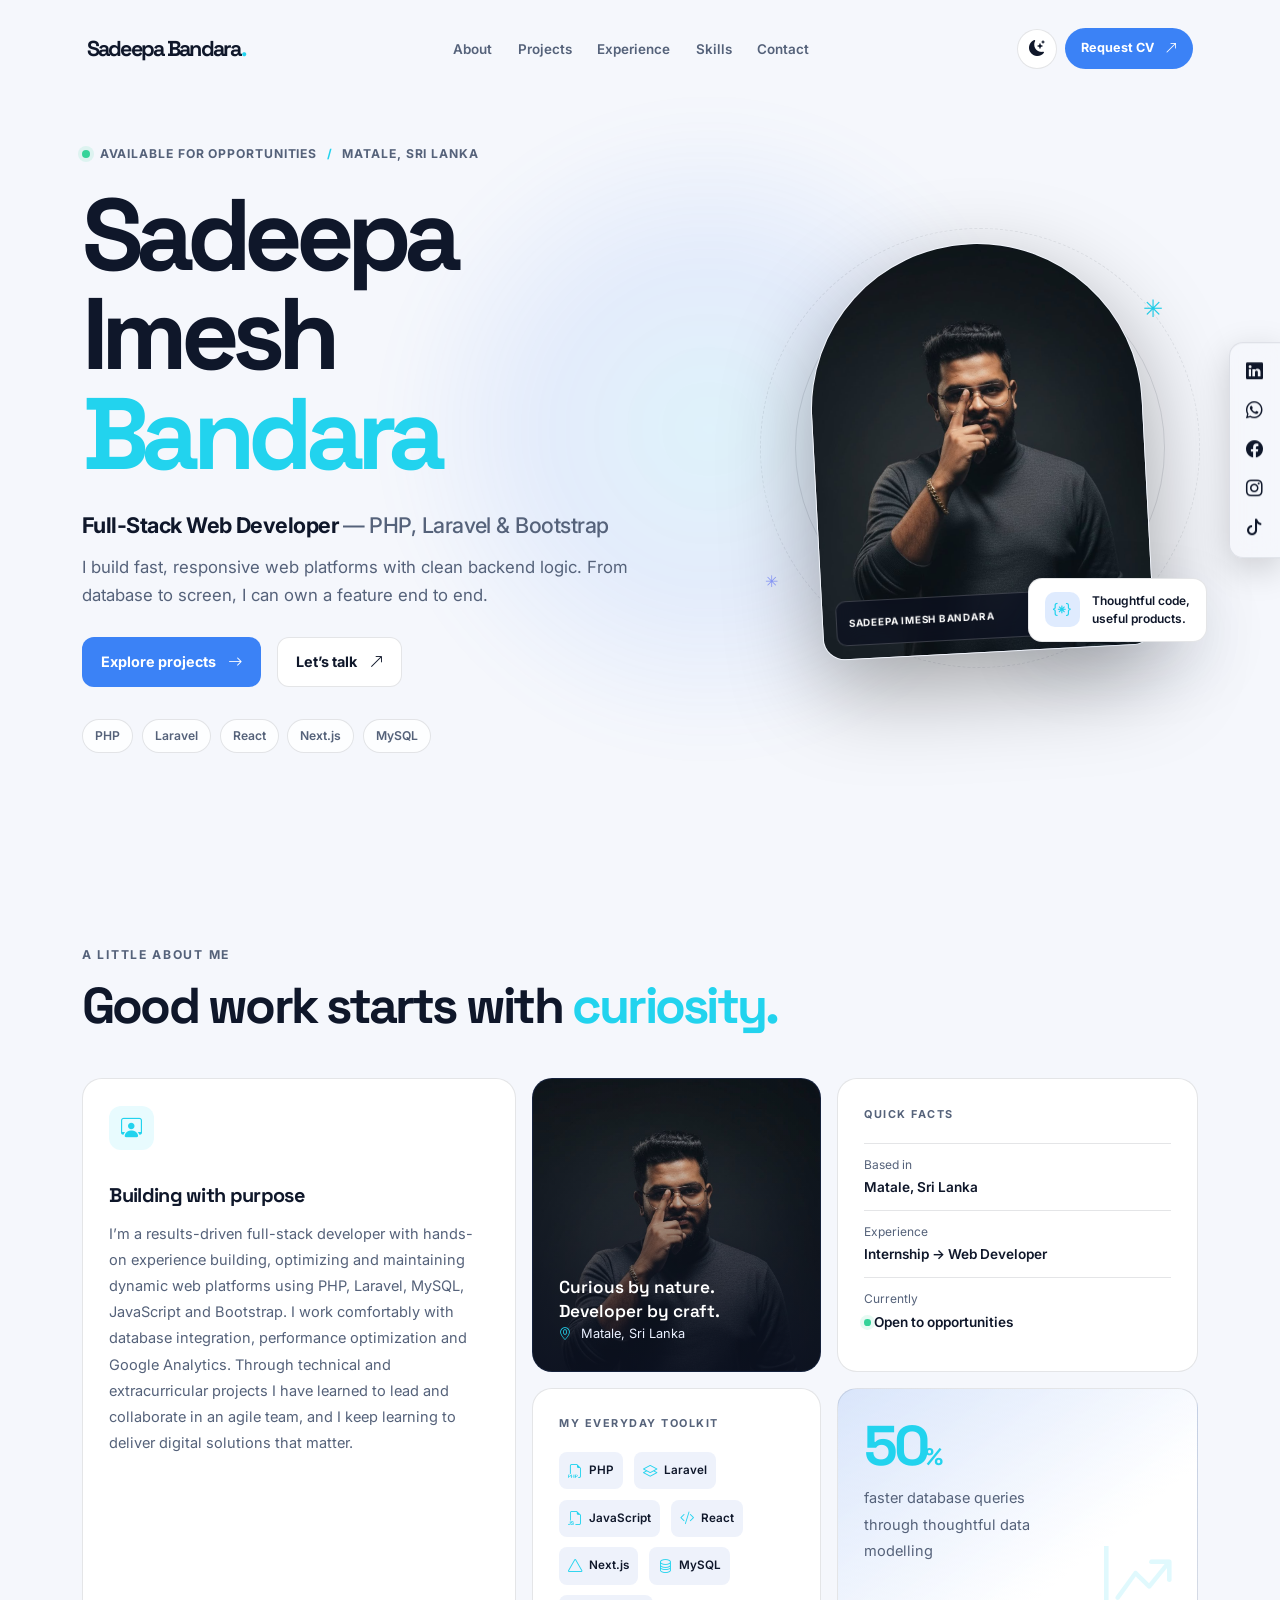
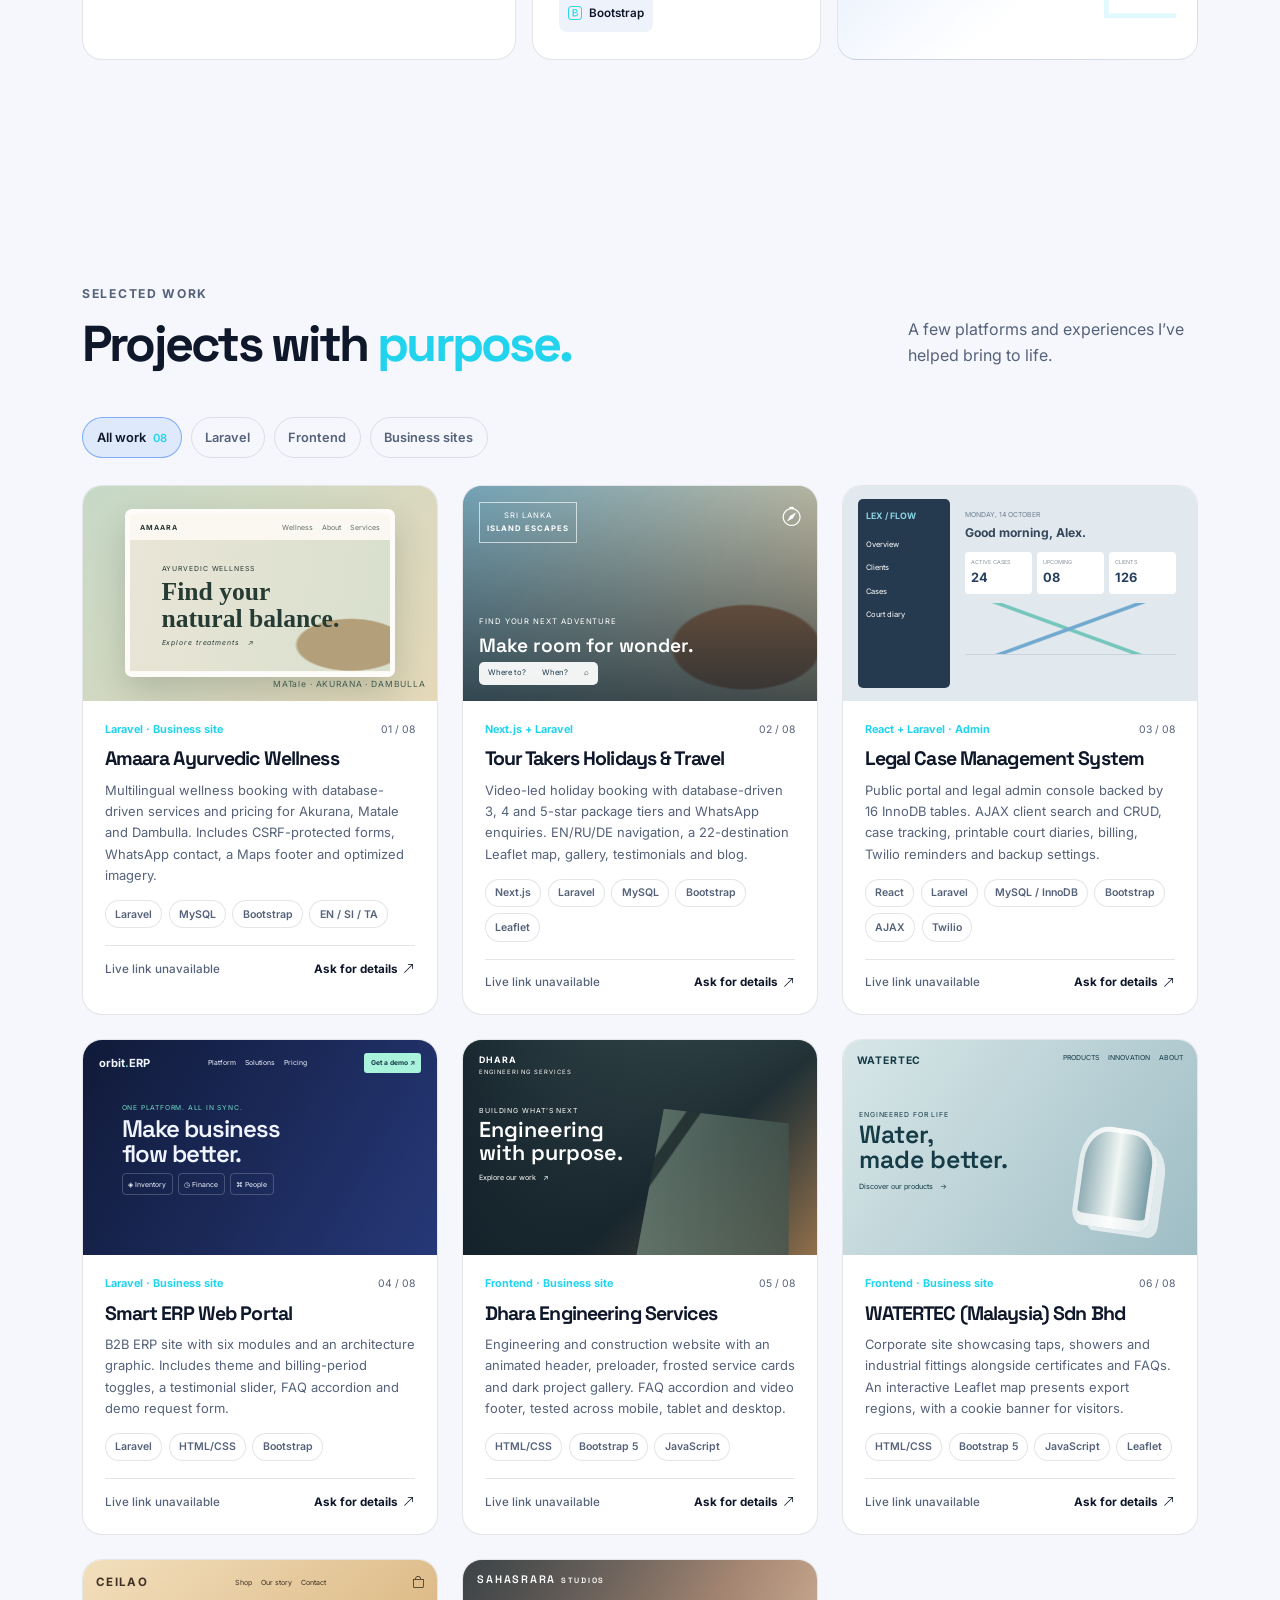
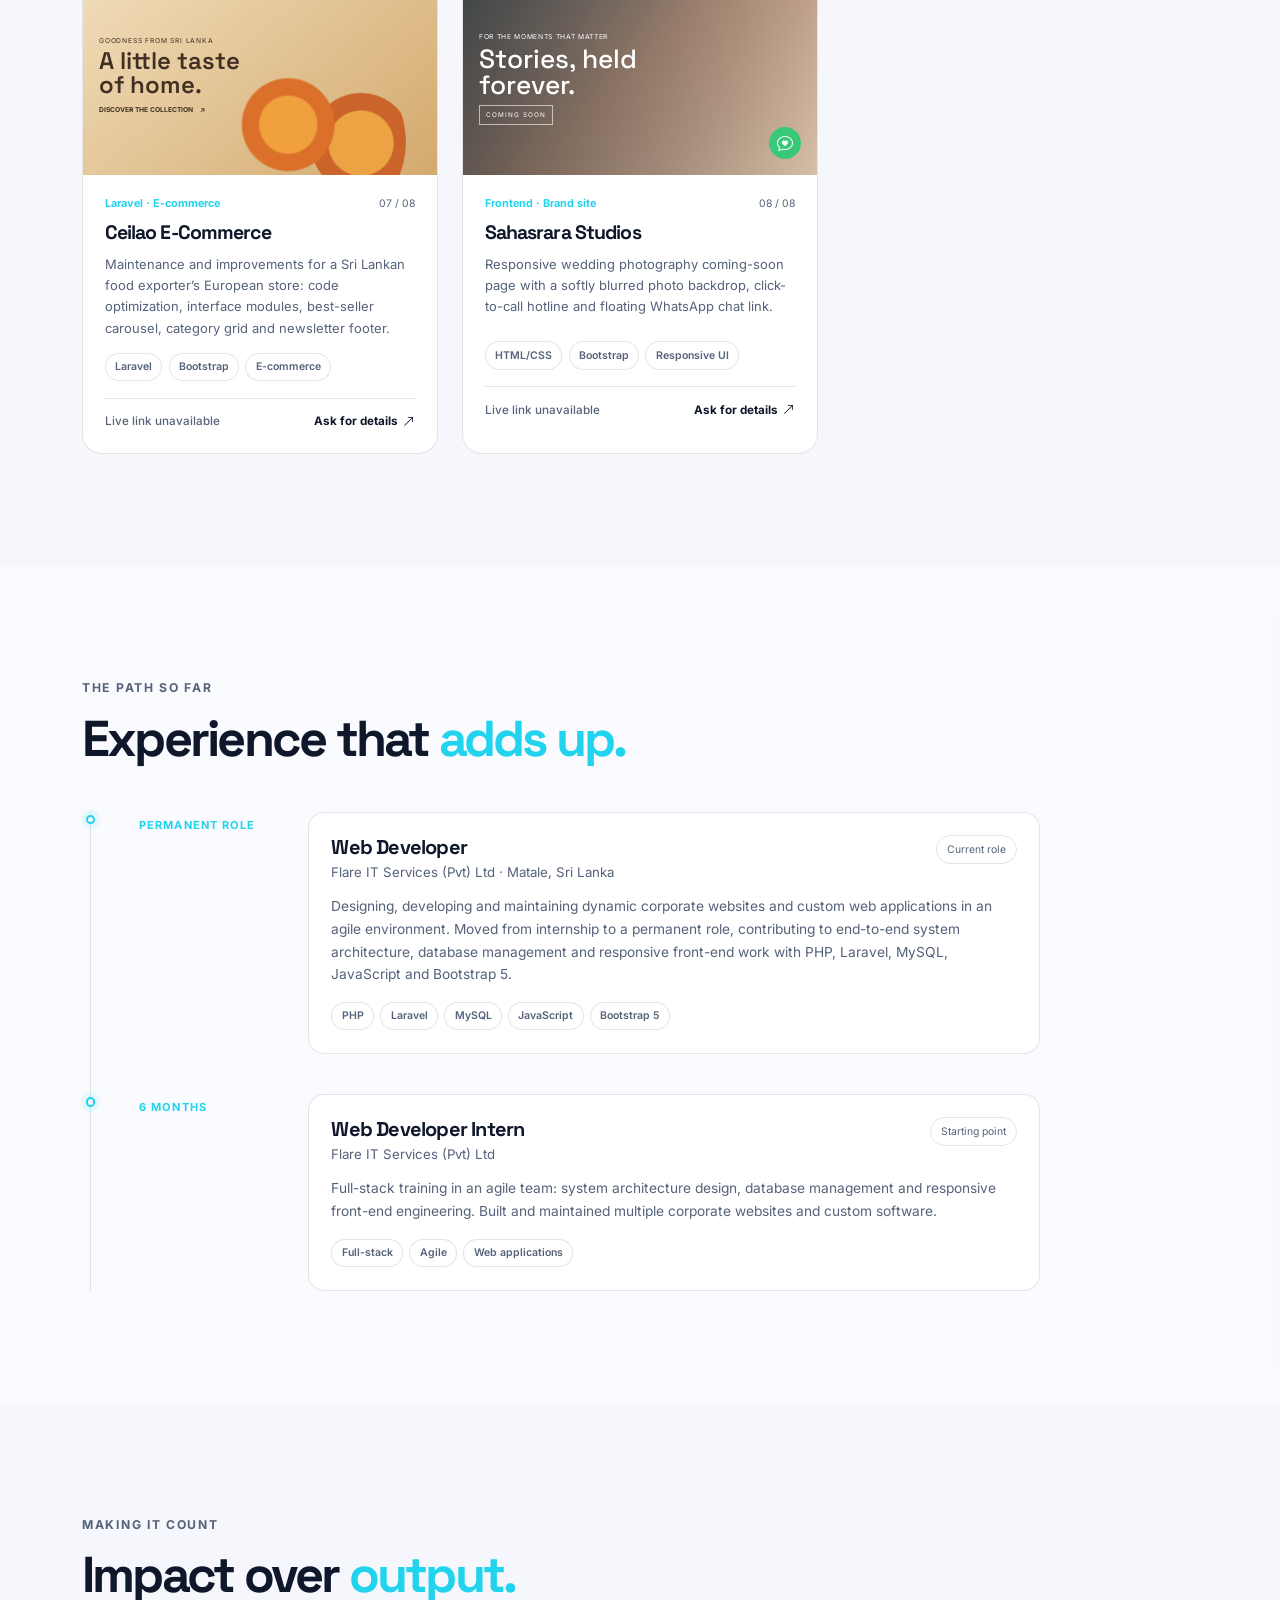
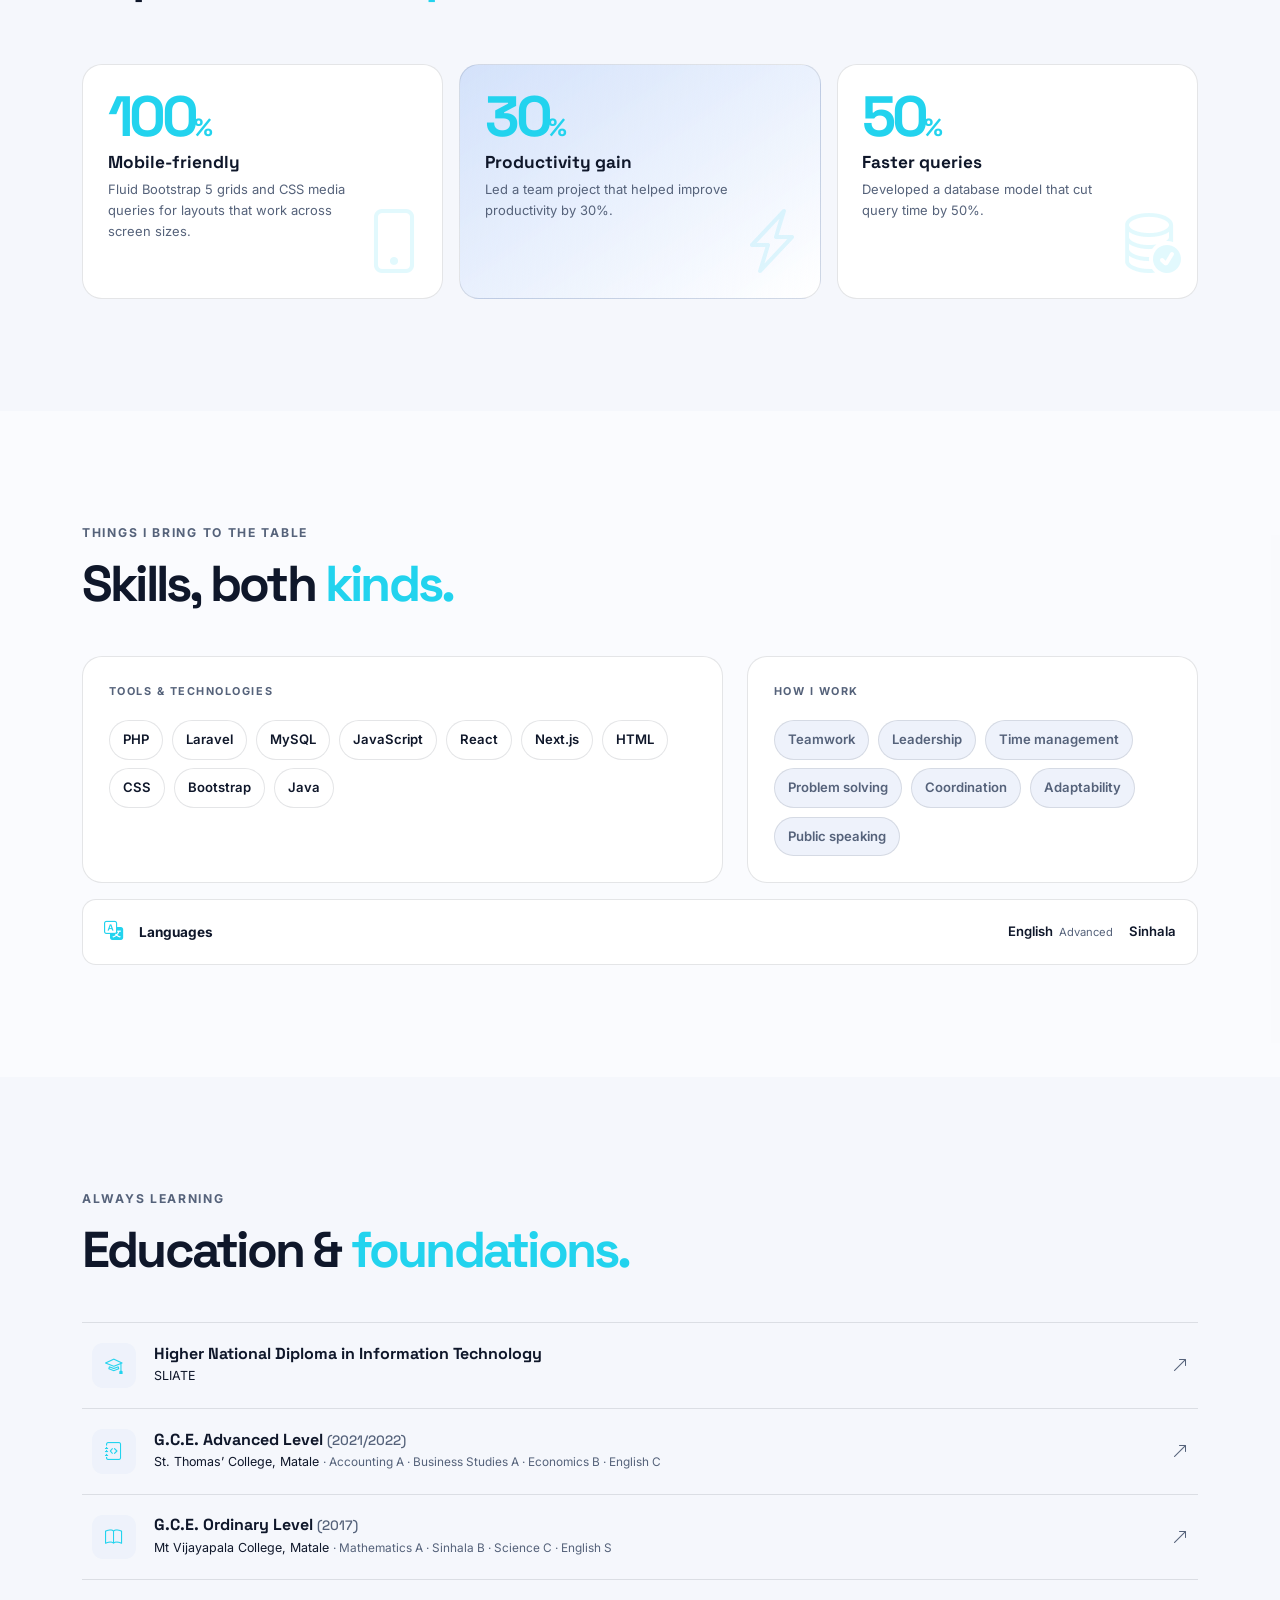
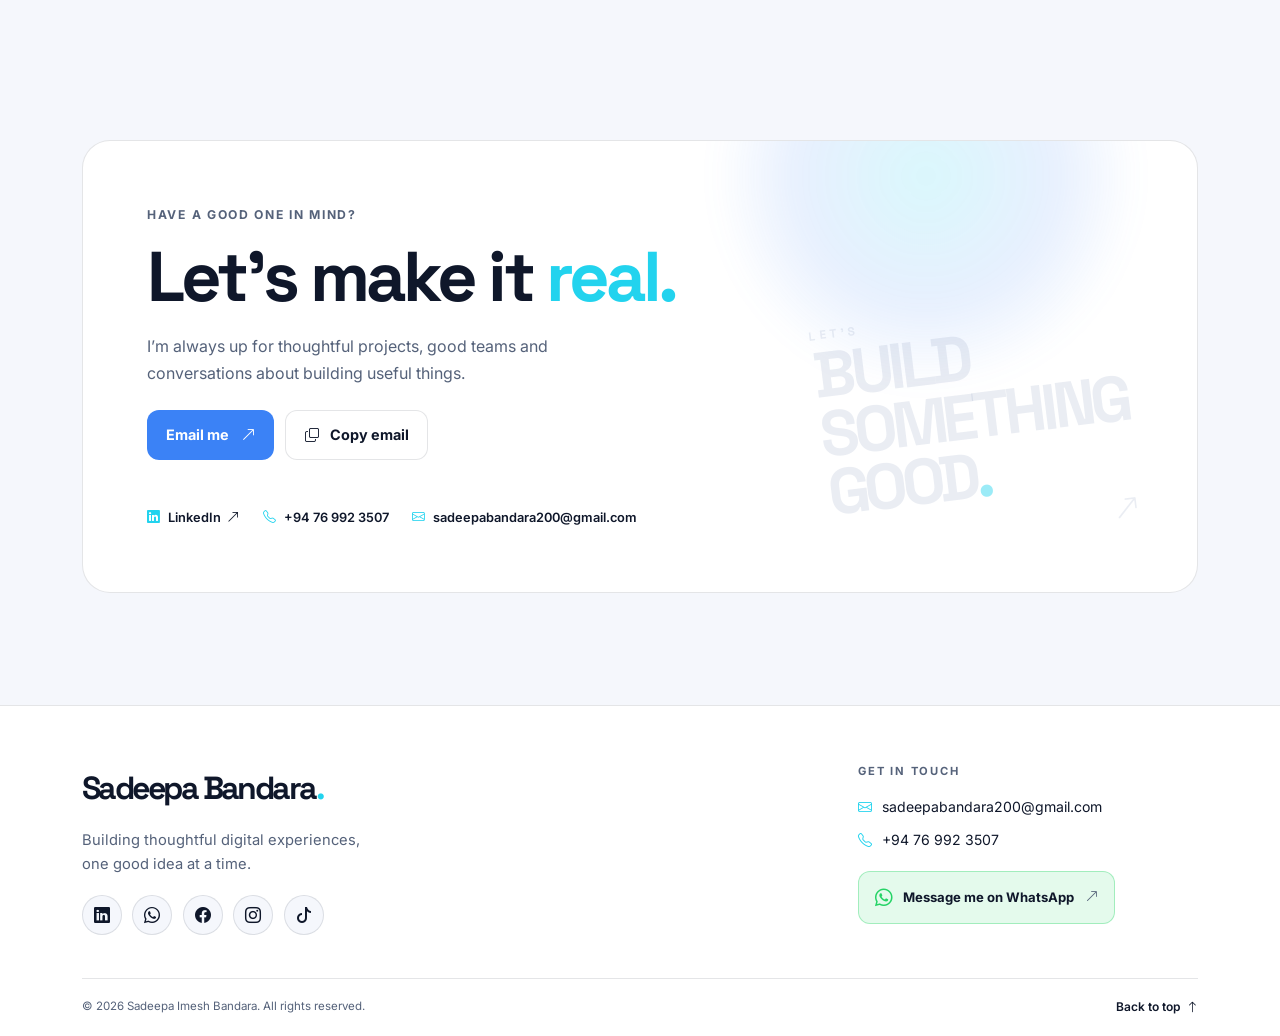
==== index.html @ c2ba733d "Add files via upload" ====
<!doctype html>
<html lang="en" data-theme="dark" data-bs-theme="dark">
<head>
  <meta charset="utf-8">
  <meta name="viewport" content="width=device-width, initial-scale=1">
  <meta name="theme-color" content="#0b1020">
  <meta name="description" content="Sadeepa Imesh Bandara is a full-stack web developer in Sri Lanka building responsive digital platforms with PHP, Laravel, React and Next.js.">
  <meta property="og:type" content="website">
  <meta property="og:title" content="Sadeepa Imesh Bandara — Full-Stack Web Developer">
  <meta property="og:description" content="I build fast, responsive web platforms with clean backend logic, from database to screen.">
  <meta property="og:image" content="img/og-card.svg">
  <meta property="og:image:alt" content="Sadeepa Imesh Bandara, full-stack web developer">
  <title>Sadeepa Imesh Bandara — Full-Stack Web Developer</title>
  <link rel="icon" href="data:image/svg+xml,%3Csvg xmlns='http://www.w3.org/2000/svg' viewBox='0 0 64 64'%3E%3Crect width='64' height='64' rx='18' fill='%233b82f6'/%3E%3Ctext x='50%25' y='54%25' dominant-baseline='middle' text-anchor='middle' font-family='Arial,sans-serif' font-size='25' font-weight='700' fill='white'%3ESB%3C/text%3E%3C/svg%3E">
  <link rel="preconnect" href="https://fonts.googleapis.com">
  <link rel="preconnect" href="https://fonts.gstatic.com" crossorigin>
  <link href="https://fonts.googleapis.com/css2?family=Inter:wght@400;500;600;700&family=Space+Grotesk:wght@400;500;600;700&display=swap" rel="stylesheet">
  <link href="https://cdn.jsdelivr.net/npm/bootstrap@5.3.3/dist/css/bootstrap.min.css" rel="stylesheet" integrity="sha384-QWTKZyjpPEjISv5WaRU9OFeRpok6YctnYmDr5pNlyT2bRjXh0JMhjY6hW+ALEwIH" crossorigin="anonymous">
  <link href="https://cdn.jsdelivr.net/npm/bootstrap-icons@1.11.3/font/bootstrap-icons.min.css" rel="stylesheet">
  <link rel="stylesheet" href="css/style.css">
  <script>
    (() => {
      try {
        const savedTheme = localStorage.getItem("portfolio-theme");
        const theme = savedTheme || (matchMedia("(prefers-color-scheme: light)").matches ? "light" : "dark");
        document.documentElement.dataset.theme = theme;
        document.documentElement.dataset.bsTheme = theme;
      } catch (error) {
        console.warn("Theme preference could not be loaded.", error);
      }
    })();
  </script>
  <script src="js/main.js" defer></script>
</head>
<body>
  <a class="skip-link" href="#main">Skip to content</a>
  <header id="top">
    <nav class="navbar navbar-expand-lg site-nav" aria-label="Main navigation">
      <div class="container nav-shell">
        <a class="navbar-brand brand-mark" href="#top" aria-label="Sadeepa Bandara home">Sadeepa Bandara<span>.</span></a>
        <button class="navbar-toggler nav-toggle" type="button" data-bs-toggle="collapse" data-bs-target="#primaryNav" aria-controls="primaryNav" aria-expanded="false" aria-label="Toggle navigation">
          <span class="navbar-toggler-icon"></span>
        </button>
        <div class="collapse navbar-collapse" id="primaryNav">
          <ul class="navbar-nav mx-auto align-items-lg-center">
            <li class="nav-item"><a class="nav-link" href="#about">About</a></li>
            <li class="nav-item"><a class="nav-link" href="#projects">Projects</a></li>
            <li class="nav-item"><a class="nav-link" href="#experience">Experience</a></li>
            <li class="nav-item"><a class="nav-link" href="#skills">Skills</a></li>
            <li class="nav-item"><a class="nav-link" href="#contact">Contact</a></li>
          </ul>
          <div class="nav-actions d-flex align-items-center gap-2">
            <button class="icon-button theme-toggle" type="button" aria-label="Switch to light theme" title="Switch theme">
              <i class="bi bi-sun-fill" aria-hidden="true"></i>
            </button>
            <a class="button button-primary button-small" href="mailto:sadeepabandara200@gmail.com?subject=CV%20request">
              Request CV <i class="bi bi-arrow-up-right" aria-hidden="true"></i>
            </a>
          </div>
        </div>
      </div>
    </nav>
  </header>

  <main id="main">
    <section class="hero-section section-space" aria-labelledby="hero-title">
      <div class="hero-glow" aria-hidden="true"></div>
      <div class="container">
        <div class="row align-items-center g-5">
          <div class="col-lg-7 hero-copy reveal">
            <p class="eyebrow"><span class="status-dot"></span> Available for opportunities <span class="eyebrow-divider">/</span> Matale, Sri Lanka</p>
            <h1 id="hero-title">Sadeepa Imesh <span class="name-accent">Bandara</span></h1>
            <p class="hero-role">Full-Stack Web Developer <span>— PHP, Laravel &amp; Bootstrap</span></p>
            <p class="hero-intro">I build fast, responsive web platforms with clean backend logic. From database to screen, I can own a feature end to end.</p>
            <div class="hero-actions d-flex flex-wrap gap-3">
              <a class="button button-primary" href="#projects">Explore projects <i class="bi bi-arrow-right" aria-hidden="true"></i></a>
              <a class="button button-secondary" href="#contact">Let’s talk <i class="bi bi-arrow-up-right" aria-hidden="true"></i></a>
            </div>
            <div class="hero-tech" aria-label="Core technologies">
              <span>PHP</span><span>Laravel</span><span>React</span><span>Next.js</span><span>MySQL</span>
            </div>
          </div>
          <div class="col-lg-5 hero-art-wrap reveal">
            <div class="hero-art">
              <div class="art-orbit orbit-one"></div>
              <div class="art-orbit orbit-two"></div>
              <div class="hero-portrait-frame">
                <img class="hero-portrait" src="img/profile.jpg" width="864" height="1100" alt="Sadeepa Imesh Bandara" fetchpriority="high">
                <span class="portrait-caption">SADEEPA IMESH BANDARA <i class="bi bi-patch-check-fill" aria-hidden="true"></i></span>
              </div>
              <div class="art-badge"><i class="bi bi-braces-asterisk" aria-hidden="true"></i><span>Thoughtful code,<br>useful products.</span></div>
              <div class="art-spark spark-one" aria-hidden="true">✳</div>
              <div class="art-spark spark-two" aria-hidden="true">✳</div>
            </div>
          </div>
        </div>
      </div>
    </section>

    <section class="section-space section-tight" id="about" aria-labelledby="about-title">
      <div class="container">
        <div class="section-heading reveal">
          <p class="section-kicker">A little about me</p>
          <h2 id="about-title">Good work starts with <span>curiosity.</span></h2>
        </div>
        <div class="bento-grid">
          <article class="bento-card about-card reveal">
            <div class="card-icon"><i class="bi bi-person-workspace" aria-hidden="true"></i></div>
            <h3>Building with purpose</h3>
            <p>I’m a results-driven full-stack developer with hands-on experience building, optimizing and maintaining dynamic web platforms using PHP, Laravel, MySQL, JavaScript and Bootstrap. I work comfortably with database integration, performance optimization and Google Analytics. Through technical and extracurricular projects I have learned to lead and collaborate in an agile team, and I keep learning to deliver digital solutions that matter.</p>
          </article>
          <article class="bento-card profile-card reveal">
            <img class="profile-photo" src="img/profile.jpg" width="864" height="1100" alt="Portrait of Sadeepa Imesh Bandara" loading="lazy">
            <p class="profile-caption">Curious by nature.<br>Developer by craft.</p>
            <span class="profile-location"><i class="bi bi-geo-alt" aria-hidden="true"></i> Matale, Sri Lanka</span>
          </article>
          <article class="bento-card facts-card reveal">
            <p class="card-label">QUICK FACTS</p>
            <div class="fact-row"><span>Based in</span><strong>Matale, Sri Lanka</strong></div>
            <div class="fact-row"><span>Experience</span><strong>Internship → Web Developer</strong></div>
            <div class="fact-row"><span>Currently</span><strong><span class="status-dot"></span> Open to opportunities</strong></div>
          </article>
          <article class="bento-card stack-card reveal">
            <p class="card-label">MY EVERYDAY TOOLKIT</p>
            <div class="stack-icons" aria-label="PHP, Laravel, JavaScript, React, Next.js, MySQL and Bootstrap">
              <span><i class="bi bi-filetype-php" aria-hidden="true"></i>PHP</span>
              <span><i class="bi bi-layers" aria-hidden="true"></i>Laravel</span>
              <span><i class="bi bi-filetype-js" aria-hidden="true"></i>JavaScript</span>
              <span><i class="bi bi-code-slash" aria-hidden="true"></i>React</span>
              <span><i class="bi bi-triangle" aria-hidden="true"></i>Next.js</span>
              <span><i class="bi bi-database" aria-hidden="true"></i>MySQL</span>
              <span><i class="bi bi-bootstrap" aria-hidden="true"></i>Bootstrap</span>
            </div>
          </article>
          <article class="bento-card stat-card reveal">
            <span class="stat-number">50<span>%</span></span>
            <p>faster database queries through thoughtful data modelling</p>
            <i class="bi bi-graph-up-arrow stat-watermark" aria-hidden="true"></i>
          </article>
        </div>
      </div>
    </section>

    <section class="section-space" id="projects" aria-labelledby="projects-title">
      <div class="container">
        <div class="section-heading section-heading-row reveal">
          <div>
            <p class="section-kicker">Selected work</p>
            <h2 id="projects-title">Projects with <span>purpose.</span></h2>
          </div>
          <p class="section-aside">A few platforms and experiences I’ve helped bring to life.</p>
        </div>
        <div class="project-filters reveal" role="group" aria-label="Filter projects">
          <button class="filter-button is-active" type="button" data-filter="all" aria-pressed="true">All work <span>08</span></button>
          <button class="filter-button" type="button" data-filter="laravel" aria-pressed="false">Laravel</button>
          <button class="filter-button" type="button" data-filter="frontend" aria-pressed="false">Frontend</button>
          <button class="filter-button" type="button" data-filter="business" aria-pressed="false">Business sites</button>
        </div>
        <div class="row g-4 project-grid">
          <div class="col-md-6 col-xl-4 project-item reveal" data-type="laravel business">
            <article class="project-card">
              <div class="project-visual visual-amaara" aria-hidden="true"><div class="mock-browser"><div class="mock-nav"><b>AMAARA</b><span>Wellness　 About　 Services</span></div><div class="mock-hero"><small>AYURVEDIC WELLNESS</small><strong>Find your<br>natural balance.</strong><i>Explore treatments　↗</i></div></div><span class="visual-note">MATale · AKURANA · DAMBULLA</span></div>
              <div class="project-body"><div class="project-meta"><span class="project-type">Laravel · Business site</span><span class="project-index">01 / 08</span></div><h3>Amaara Ayurvedic Wellness</h3><p>Multilingual wellness booking with database-driven services and pricing for Akurana, Matale and Dambulla. Includes CSRF-protected forms, WhatsApp contact, a Maps footer and optimized imagery.</p><div class="tech-list"><span>Laravel</span><span>MySQL</span><span>Bootstrap</span><span>EN / SI / TA</span></div><div class="project-links"><span class="link-unavailable" aria-label="Live site link was not provided">Live link unavailable</span><a href="mailto:sadeepabandara200@gmail.com?subject=Amaara%20project%20details">Ask for details <i class="bi bi-arrow-up-right" aria-hidden="true"></i></a></div></div>
            </article>
          </div>
          <div class="col-md-6 col-xl-4 project-item reveal" data-type="laravel business">
            <article class="project-card">
              <div class="project-visual visual-tour" aria-hidden="true"><div class="tour-sky"></div><span class="tour-stamp">SRI LANKA<br><b>ISLAND ESCAPES</b></span><div class="tour-search"><small>FIND YOUR NEXT ADVENTURE</small><strong>Make room for wonder.</strong><span>Where to?　　When?　　⌕</span></div><i class="bi bi-compass tour-compass"></i></div>
              <div class="project-body"><div class="project-meta"><span class="project-type">Next.js + Laravel</span><span class="project-index">02 / 08</span></div><h3>Tour Takers Holidays &amp; Travel</h3><p>Video-led holiday booking with database-driven 3, 4 and 5-star package tiers and WhatsApp enquiries. EN/RU/DE navigation, a 22-destination Leaflet map, gallery, testimonials and blog.</p><div class="tech-list"><span>Next.js</span><span>Laravel</span><span>MySQL</span><span>Bootstrap</span><span>Leaflet</span></div><div class="project-links"><span class="link-unavailable" aria-label="Live site link was not provided">Live link unavailable</span><a href="mailto:sadeepabandara200@gmail.com?subject=Tour%20Takers%20project%20details">Ask for details <i class="bi bi-arrow-up-right" aria-hidden="true"></i></a></div></div>
            </article>
          </div>
          <div class="col-md-6 col-xl-4 project-item reveal" data-type="laravel">
            <article class="project-card">
              <div class="project-visual visual-legal" aria-hidden="true"><div class="legal-sidebar"><b>LEX / FLOW</b><span>Overview</span><span>Clients</span><span>Cases</span><span>Court diary</span></div><div class="legal-dash"><small>MONDAY, 14 OCTOBER</small><strong>Good morning, Alex.</strong><div class="legal-stats"><span>ACTIVE CASES<b>24</b></span><span>UPCOMING<b>08</b></span><span>CLIENTS<b>126</b></span></div><i class="legal-chart"></i></div></div>
              <div class="project-body"><div class="project-meta"><span class="project-type">React + Laravel · Admin</span><span class="project-index">03 / 08</span></div><h3>Legal Case Management System</h3><p>Public portal and legal admin console backed by 16 InnoDB tables. AJAX client search and CRUD, case tracking, printable court diaries, billing, Twilio reminders and backup settings.</p><div class="tech-list"><span>React</span><span>Laravel</span><span>MySQL / InnoDB</span><span>Bootstrap</span><span>AJAX</span><span>Twilio</span></div><div class="project-links"><span class="link-unavailable" aria-label="Live site link was not provided">Live link unavailable</span><a href="mailto:sadeepabandara200@gmail.com?subject=Legal%20system%20project%20details">Ask for details <i class="bi bi-arrow-up-right" aria-hidden="true"></i></a></div></div>
            </article>
          </div>
          <div class="col-md-6 col-xl-4 project-item reveal" data-type="laravel business">
            <article class="project-card">
              <div class="project-visual visual-erp" aria-hidden="true"><div class="erp-top"><span>orbit<span class="erp-dot">.</span>ERP</span><span>Platform　 Solutions　 Pricing</span><b>Get a demo ↗</b></div><div class="erp-content"><small>ONE PLATFORM. ALL IN SYNC.</small><strong>Make business<br>flow better.</strong><div class="erp-modules"><span>◈ Inventory</span><span>◷ Finance</span><span>⌘ People</span></div></div></div>
              <div class="project-body"><div class="project-meta"><span class="project-type">Laravel · Business site</span><span class="project-index">04 / 08</span></div><h3>Smart ERP Web Portal</h3><p>B2B ERP site with six modules and an architecture graphic. Includes theme and billing-period toggles, a testimonial slider, FAQ accordion and demo request form.</p><div class="tech-list"><span>Laravel</span><span>HTML/CSS</span><span>Bootstrap</span></div><div class="project-links"><span class="link-unavailable" aria-label="Live site link was not provided">Live link unavailable</span><a href="mailto:sadeepabandara200@gmail.com?subject=Smart%20ERP%20project%20details">Ask for details <i class="bi bi-arrow-up-right" aria-hidden="true"></i></a></div></div>
            </article>
          </div>
          <div class="col-md-6 col-xl-4 project-item reveal" data-type="frontend business">
            <article class="project-card">
              <div class="project-visual visual-dhara" aria-hidden="true"><div class="dhara-top">DHARA<span>ENGINEERING SERVICES</span></div><div class="dhara-building"></div><div class="dhara-copy"><small>BUILDING WHAT’S NEXT</small><strong>Engineering<br>with purpose.</strong><span>Explore our work　↗</span></div></div>
              <div class="project-body"><div class="project-meta"><span class="project-type">Frontend · Business site</span><span class="project-index">05 / 08</span></div><h3>Dhara Engineering Services</h3><p>Engineering and construction website with an animated header, preloader, frosted service cards and dark project gallery. FAQ accordion and video footer, tested across mobile, tablet and desktop.</p><div class="tech-list"><span>HTML/CSS</span><span>Bootstrap 5</span><span>JavaScript</span></div><div class="project-links"><span class="link-unavailable" aria-label="Live site link was not provided">Live link unavailable</span><a href="mailto:sadeepabandara200@gmail.com?subject=Dhara%20project%20details">Ask for details <i class="bi bi-arrow-up-right" aria-hidden="true"></i></a></div></div>
            </article>
          </div>
          <div class="col-md-6 col-xl-4 project-item reveal" data-type="frontend business">
            <article class="project-card">
              <div class="project-visual visual-watertec" aria-hidden="true"><div class="watertec-head"><b>WATERTEC</b><span>PRODUCTS　 INNOVATION　 ABOUT</span></div><div class="watertec-copy"><small>ENGINEERED FOR LIFE</small><strong>Water,<br>made better.</strong><span>Discover our products　→</span></div><div class="watertec-product"></div></div>
              <div class="project-body"><div class="project-meta"><span class="project-type">Frontend · Business site</span><span class="project-index">06 / 08</span></div><h3>WATERTEC (Malaysia) Sdn Bhd</h3><p>Corporate site showcasing taps, showers and industrial fittings alongside certificates and FAQs. An interactive Leaflet map presents export regions, with a cookie banner for visitors.</p><div class="tech-list"><span>HTML/CSS</span><span>Bootstrap 5</span><span>JavaScript</span><span>Leaflet</span></div><div class="project-links"><span class="link-unavailable" aria-label="Live site link was not provided">Live link unavailable</span><a href="mailto:sadeepabandara200@gmail.com?subject=WATERTEC%20project%20details">Ask for details <i class="bi bi-arrow-up-right" aria-hidden="true"></i></a></div></div>
            </article>
          </div>
          <div class="col-md-6 col-xl-4 project-item reveal" data-type="laravel business">
            <article class="project-card">
              <div class="project-visual visual-ceilao" aria-hidden="true"><div class="ceilao-top"><b>CEILAO</b><span>Shop　 Our story　 Contact</span><i class="bi bi-bag" aria-hidden="true"></i></div><div class="ceilao-copy"><small>GOODNESS FROM SRI LANKA</small><strong>A little taste<br>of home.</strong><span>DISCOVER THE COLLECTION　↗</span></div><div class="ceilao-oranges"></div></div>
              <div class="project-body"><div class="project-meta"><span class="project-type">Laravel · E-commerce</span><span class="project-index">07 / 08</span></div><h3>Ceilao E-Commerce</h3><p>Maintenance and improvements for a Sri Lankan food exporter’s European store: code optimization, interface modules, best-seller carousel, category grid and newsletter footer.</p><div class="tech-list"><span>Laravel</span><span>Bootstrap</span><span>E-commerce</span></div><div class="project-links"><span class="link-unavailable" aria-label="Live site link was not provided">Live link unavailable</span><a href="mailto:sadeepabandara200@gmail.com?subject=Ceilao%20project%20details">Ask for details <i class="bi bi-arrow-up-right" aria-hidden="true"></i></a></div></div>
            </article>
          </div>
          <div class="col-md-6 col-xl-4 project-item reveal" data-type="frontend business">
            <article class="project-card">
              <div class="project-visual visual-sahasrara" aria-hidden="true"><div class="sahasrara-overlay"></div><div class="sahasrara-top">SAHASRARA <span>STUDIOS</span></div><div class="sahasrara-copy"><small>FOR THE MOMENTS THAT MATTER</small><strong>Stories, held<br>forever.</strong><span>COMING SOON</span></div><i class="bi bi-chat-heart sahasrara-chat" aria-hidden="true"></i></div>
              <div class="project-body"><div class="project-meta"><span class="project-type">Frontend · Brand site</span><span class="project-index">08 / 08</span></div><h3>Sahasrara Studios</h3><p>Responsive wedding photography coming-soon page with a softly blurred photo backdrop, click-to-call hotline and floating WhatsApp chat link.</p><div class="tech-list"><span>HTML/CSS</span><span>Bootstrap</span><span>Responsive UI</span></div><div class="project-links"><span class="link-unavailable" aria-label="Live site link was not provided">Live link unavailable</span><a href="mailto:sadeepabandara200@gmail.com?subject=Sahasrara%20project%20details">Ask for details <i class="bi bi-arrow-up-right" aria-hidden="true"></i></a></div></div>
            </article>
          </div>
        </div>
        <p class="filter-empty" hidden>No projects match this filter.</p>
      </div>
    </section>

    <section class="section-space section-alt" id="experience" aria-labelledby="experience-title">
      <div class="container">
        <div class="section-heading reveal">
          <p class="section-kicker">The path so far</p>
          <h2 id="experience-title">Experience that <span>adds up.</span></h2>
        </div>
        <div class="timeline">
          <article class="timeline-entry reveal">
            <span class="timeline-marker" aria-hidden="true"></span>
            <div class="timeline-date">PERMANENT ROLE</div>
            <div class="timeline-content">
              <div class="timeline-heading"><div><h3>Web Developer</h3><p>Flare IT Services (Pvt) Ltd <span>· Matale, Sri Lanka</span></p></div><span class="timeline-tag">Current role</span></div>
              <p>Designing, developing and maintaining dynamic corporate websites and custom web applications in an agile environment. Moved from internship to a permanent role, contributing to end-to-end system architecture, database management and responsive front-end work with PHP, Laravel, MySQL, JavaScript and Bootstrap 5.</p>
              <div class="tech-list"><span>PHP</span><span>Laravel</span><span>MySQL</span><span>JavaScript</span><span>Bootstrap 5</span></div>
            </div>
          </article>
          <article class="timeline-entry reveal">
            <span class="timeline-marker" aria-hidden="true"></span>
            <div class="timeline-date">6 MONTHS</div>
            <div class="timeline-content">
              <div class="timeline-heading"><div><h3>Web Developer Intern</h3><p>Flare IT Services (Pvt) Ltd</p></div><span class="timeline-tag">Starting point</span></div>
              <p>Full-stack training in an agile team: system architecture design, database management and responsive front-end engineering. Built and maintained multiple corporate websites and custom software.</p>
              <div class="tech-list"><span>Full-stack</span><span>Agile</span><span>Web applications</span></div>
            </div>
          </article>
        </div>
      </div>
    </section>

    <section class="section-space" aria-labelledby="achievements-title">
      <div class="container">
        <div class="section-heading reveal">
          <p class="section-kicker">Making it count</p>
          <h2 id="achievements-title">Impact over <span>output.</span></h2>
        </div>
        <div class="row g-3 achievements-grid">
          <div class="col-md-4 reveal"><article class="achievement-card"><span class="achievement-number">100<small>%</small></span><h3>Mobile-friendly</h3><p>Fluid Bootstrap 5 grids and CSS media queries for layouts that work across screen sizes.</p><i class="bi bi-phone" aria-hidden="true"></i></article></div>
          <div class="col-md-4 reveal"><article class="achievement-card achievement-featured"><span class="achievement-number">30<small>%</small></span><h3>Productivity gain</h3><p>Led a team project that helped improve productivity by 30%.</p><i class="bi bi-lightning-charge" aria-hidden="true"></i></article></div>
          <div class="col-md-4 reveal"><article class="achievement-card"><span class="achievement-number">50<small>%</small></span><h3>Faster queries</h3><p>Developed a database model that cut query time by 50%.</p><i class="bi bi-database-check" aria-hidden="true"></i></article></div>
        </div>
      </div>
    </section>

    <section class="section-space section-alt" id="skills" aria-labelledby="skills-title">
      <div class="container">
        <div class="section-heading reveal">
          <p class="section-kicker">Things I bring to the table</p>
          <h2 id="skills-title">Skills, both <span>kinds.</span></h2>
        </div>
        <div class="row g-4">
          <div class="col-lg-7 reveal">
            <article class="skill-panel">
              <p class="card-label">TOOLS &amp; TECHNOLOGIES</p>
              <div class="skill-chips"><span>PHP</span><span>Laravel</span><span>MySQL</span><span>JavaScript</span><span>React</span><span>Next.js</span><span>HTML</span><span>CSS</span><span>Bootstrap</span><span>Java</span></div>
            </article>
          </div>
          <div class="col-lg-5 reveal">
            <article class="skill-panel">
              <p class="card-label">HOW I WORK</p>
              <div class="skill-chips skill-chips-soft"><span>Teamwork</span><span>Leadership</span><span>Time management</span><span>Problem solving</span><span>Coordination</span><span>Adaptability</span><span>Public speaking</span></div>
            </article>
          </div>
        </div>
        <div class="language-line reveal"><i class="bi bi-translate" aria-hidden="true"></i><strong>Languages</strong><span>English <small>Advanced</small></span><span>Sinhala</span></div>
      </div>
    </section>

    <section class="section-space" id="education" aria-labelledby="education-title">
      <div class="container">
        <div class="section-heading reveal">
          <p class="section-kicker">Always learning</p>
          <h2 id="education-title">Education &amp; <span>foundations.</span></h2>
        </div>
        <div class="education-list">
          <article class="education-entry reveal"><span class="education-icon"><i class="bi bi-mortarboard" aria-hidden="true"></i></span><div><h3>Higher National Diploma in Information Technology</h3><p>SLIATE</p></div><span class="education-arrow"><i class="bi bi-arrow-up-right" aria-hidden="true"></i></span></article>
          <article class="education-entry reveal"><span class="education-icon"><i class="bi bi-journal-code" aria-hidden="true"></i></span><div><h3>G.C.E. Advanced Level <span>(2021/2022)</span></h3><p>St. Thomas’ College, Matale <span>· Accounting A · Business Studies A · Economics B · English C</span></p></div><span class="education-arrow"><i class="bi bi-arrow-up-right" aria-hidden="true"></i></span></article>
          <article class="education-entry reveal"><span class="education-icon"><i class="bi bi-book" aria-hidden="true"></i></span><div><h3>G.C.E. Ordinary Level <span>(2017)</span></h3><p>Mt Vijayapala College, Matale <span>· Mathematics A · Sinhala B · Science C · English S</span></p></div><span class="education-arrow"><i class="bi bi-arrow-up-right" aria-hidden="true"></i></span></article>
        </div>
      </div>
    </section>

    <section class="section-space contact-section" id="contact" aria-labelledby="contact-title">
      <div class="container">
        <div class="contact-card reveal">
          <div class="contact-orb" aria-hidden="true"></div>
          <div class="contact-content">
            <p class="section-kicker">Have a good one in mind?</p>
            <h2 id="contact-title">Let’s make it <span>real.</span></h2>
            <p class="contact-intro">I’m always up for thoughtful projects, good teams and conversations about building useful things.</p>
            <div class="contact-actions">
              <a class="button button-primary" href="mailto:sadeepabandara200@gmail.com">Email me <i class="bi bi-arrow-up-right" aria-hidden="true"></i></a>
              <button class="button button-secondary copy-email" type="button" data-email="sadeepabandara200@gmail.com">
                <i class="bi bi-copy" aria-hidden="true"></i> <span class="copy-label">Copy email</span>
              </button>
            </div>
            <p class="copy-status" aria-live="polite"></p>
            <div class="contact-links">
              <a href="https://www.linkedin.com/in/sadeepa-bandara-/?isSelfProfile=true" target="_blank" rel="noopener noreferrer"><i class="bi bi-linkedin" aria-hidden="true"></i> LinkedIn <i class="bi bi-arrow-up-right" aria-hidden="true"></i></a>
              <a href="tel:+94769923507"><i class="bi bi-telephone" aria-hidden="true"></i> +94 76 992 3507</a>
              <a href="mailto:sadeepabandara200@gmail.com"><i class="bi bi-envelope" aria-hidden="true"></i> sadeepabandara200@gmail.com</a>
            </div>
          </div>
          <div class="contact-decoration" aria-hidden="true"><span>LET’S</span><b>BUILD<br>SOMETHING<br>GOOD<span>.</span></b><i class="bi bi-arrow-up-right"></i></div>
        </div>
      </div>
    </section>
  </main>

  <footer class="site-footer">
    <div class="container">
      <div class="footer-main">
        <div class="footer-about">
          <a class="footer-brand" href="#top">Sadeepa Bandara<span>.</span></a>
          <p>Building thoughtful digital experiences,<br>one good idea at a time.</p>
          <div class="footer-socials" aria-label="Social media">
            <a href="https://www.linkedin.com/in/sadeepa-bandara-/?isSelfProfile=true" target="_blank" rel="noopener noreferrer" aria-label="LinkedIn profile"><i class="bi bi-linkedin" aria-hidden="true"></i></a>
            <a href="https://wa.me/94769923507" target="_blank" rel="noopener noreferrer" aria-label="Chat on WhatsApp"><i class="bi bi-whatsapp" aria-hidden="true"></i></a>
            <a href="https://web.facebook.com/sadeepa.imesh.bandara/" target="_blank" rel="noopener noreferrer" aria-label="Facebook profile"><i class="bi bi-facebook" aria-hidden="true"></i></a>
            <a href="https://www.instagram.com/sapatha.0/" target="_blank" rel="noopener noreferrer" aria-label="Instagram profile"><i class="bi bi-instagram" aria-hidden="true"></i></a>
            <a href="https://www.tiktok.com/@sapatha0" target="_blank" rel="noopener noreferrer" aria-label="TikTok profile"><i class="bi bi-tiktok" aria-hidden="true"></i></a>
          </div>
        </div>
        <div class="footer-contact">
          <p class="footer-heading">GET IN TOUCH</p>
          <a href="mailto:sadeepabandara200@gmail.com"><i class="bi bi-envelope" aria-hidden="true"></i> sadeepabandara200@gmail.com</a>
          <a href="tel:+94769923507"><i class="bi bi-telephone" aria-hidden="true"></i> +94 76 992 3507</a>
          <a class="whatsapp-button" href="https://wa.me/94769923507" target="_blank" rel="noopener noreferrer">
            <i class="bi bi-whatsapp" aria-hidden="true"></i> Message me on WhatsApp <i class="bi bi-arrow-up-right" aria-hidden="true"></i>
          </a>
        </div>
      </div>
      <div class="footer-bottom">
        <span>© <span id="currentYear">2026</span> Sadeepa Imesh Bandara. All rights reserved.</span>
        <span class="footer-made"></span>
        <a class="back-to-top" href="#top">Back to top <i class="bi bi-arrow-up" aria-hidden="true"></i></a>
      </div>
    </div>
  </footer>

  <nav class="social-rail" aria-label="Social links">
    <a href="https://www.linkedin.com/in/sadeepa-bandara-/?isSelfProfile=true" target="_blank" rel="noopener noreferrer" aria-label="LinkedIn profile" title="LinkedIn"><i class="bi bi-linkedin" aria-hidden="true"></i></a>
    <a href="https://wa.me/94769923507" target="_blank" rel="noopener noreferrer" aria-label="Chat on WhatsApp" title="WhatsApp"><i class="bi bi-whatsapp" aria-hidden="true"></i></a>
    <a href="https://web.facebook.com/sadeepa.imesh.bandara/" target="_blank" rel="noopener noreferrer" aria-label="Facebook profile" title="Facebook"><i class="bi bi-facebook" aria-hidden="true"></i></a>
    <a href="https://www.instagram.com/sapatha.0/" target="_blank" rel="noopener noreferrer" aria-label="Instagram profile" title="Instagram"><i class="bi bi-instagram" aria-hidden="true"></i></a>
    <a href="https://www.tiktok.com/@sapatha0" target="_blank" rel="noopener noreferrer" aria-label="TikTok profile" title="TikTok"><i class="bi bi-tiktok" aria-hidden="true"></i></a>
  </nav>

  <script src="https://cdn.jsdelivr.net/npm/bootstrap@5.3.3/dist/js/bootstrap.bundle.min.js" integrity="sha384-YvpcrYf0tY3lHB60NNkmXc5s9fDVZLESaAA55NDzOxhy9GkcIdslK1eN7N6jIeHz" crossorigin="anonymous"></script>
</body>
</html>
---- css/style.css ----
:root {
  color-scheme: dark;
  --bg: #0b1020;
  --surface: #131a2e;
  --surface-2: #1a2340;
  --text: #eaf0ff;
  --muted: #a1aecb;
  --accent: #3b82f6;
  --accent-2: #22d3ee;
  --line: rgba(255, 255, 255, .09);
  --radius: 20px;
  --nav-bg: rgba(11, 16, 32, .76);
  --shadow: 0 24px 80px rgba(0, 0, 0, .18);
}

[data-theme="light"] {
  color-scheme: light;
  --bg: #f5f7fc;
  --surface: #fff;
  --surface-2: #eef2fb;
  --text: #0f172a;
  --muted: #55627a;
  --line: rgba(15, 23, 42, .11);
  --nav-bg: rgba(245, 247, 252, .8);
  --shadow: 0 24px 70px rgba(31, 49, 89, .1);
}

* { box-sizing: border-box; }
html { scroll-behavior: smooth; scroll-padding-top: 100px; }
body {
  margin: 0;
  overflow-x: hidden;
  background: var(--bg);
  color: var(--text);
  font-family: "Inter", sans-serif;
  font-size: 1rem;
  line-height: 1.65;
  transition: background-color .25s ease, color .25s ease;
}
::selection { background: rgba(59, 130, 246, .35); color: var(--text); }
a { color: inherit; }
a:focus-visible, button:focus-visible {
  outline: 3px solid var(--accent-2);
  outline-offset: 4px;
}
.skip-link {
  position: fixed;
  z-index: 2000;
  top: 1rem;
  left: 1rem;
  padding: .7rem 1rem;
  transform: translateY(-160%);
  border-radius: 10px;
  background: var(--text);
  color: var(--bg);
}
.skip-link:focus { transform: translateY(0); }
h1, h2, h3, .brand-mark, .footer-brand { font-family: "Space Grotesk", sans-serif; }
.section-space { padding: 7rem 0; }
.section-tight { padding-top: 5rem; }
.section-alt { background: color-mix(in srgb, var(--surface) 43%, transparent); }
.section-heading { max-width: 750px; margin-bottom: 2.75rem; }
.section-heading-row { display: flex; justify-content: space-between; align-items: end; gap: 2rem; max-width: none; }
.section-kicker, .eyebrow, .card-label {
  margin: 0 0 .8rem;
  color: var(--muted);
  font-size: .76rem;
  font-weight: 700;
  letter-spacing: .14em;
  text-transform: uppercase;
}
.section-heading h2, .contact-content h2 {
  margin: 0;
  font-size: clamp(2rem, 4.2vw, 3.15rem);
  font-weight: 700;
  letter-spacing: -.055em;
  line-height: 1.12;
}
.section-heading h2 span, .contact-content h2 span { color: var(--accent-2); }
.section-aside { max-width: 290px; margin: 0 0 .25rem; color: var(--muted); }

/* Floating navigation */
.site-nav {
  position: fixed;
  z-index: 1000;
  top: 1rem;
  right: 0;
  left: 0;
  width: min(1160px, calc(100% - 2rem));
  margin: 0 auto;
  padding: .55rem .85rem;
  border: 1px solid transparent;
  border-radius: 999px;
  transition: background .25s ease, border-color .25s ease, box-shadow .25s ease;
}
.site-nav.is-scrolled {
  border-color: var(--line);
  background: var(--nav-bg);
  box-shadow: 0 12px 40px rgba(0, 0, 0, .12);
  backdrop-filter: blur(14px);
  -webkit-backdrop-filter: blur(14px);
}
.nav-shell { max-width: 1160px; }
.brand-mark, .footer-brand { color: var(--text); font-size: 1.35rem; font-weight: 700; letter-spacing: -.08em; }
.brand-mark:hover, .footer-brand:hover { color: var(--text); }
.brand-mark span, .footer-brand span { color: var(--accent-2); }
.site-nav .nav-link { padding: .6rem .8rem !important; color: var(--muted); font-size: .84rem; font-weight: 600; }
.site-nav .nav-link:hover, .site-nav .nav-link:focus { color: var(--text); }
.nav-actions { margin-left: 1rem; }
.icon-button {
  display: inline-grid;
  width: 2.5rem;
  height: 2.5rem;
  place-items: center;
  border: 1px solid var(--line);
  border-radius: 50%;
  background: var(--surface);
  color: var(--text);
}
.icon-button:hover { border-color: var(--accent); color: var(--accent-2); }
.button {
  display: inline-flex;
  min-height: 48px;
  align-items: center;
  justify-content: center;
  gap: .7rem;
  padding: .75rem 1.15rem;
  border: 1px solid transparent;
  border-radius: 12px;
  font-size: .9rem;
  font-weight: 700;
  text-decoration: none;
  transition: transform .2s ease, background-color .2s ease, border-color .2s ease;
}
.button:hover { transform: translateY(-2px); }
.button i { transition: transform .2s ease; }
.button:hover i { transform: translateX(3px); }
.button-primary { background: var(--accent); color: #fff; }
.button-primary:hover { background: #2563eb; color: #fff; }
.button-secondary { border-color: var(--line); background: var(--surface); color: var(--text); }
.button-secondary:hover { border-color: rgba(34, 211, 238, .55); color: var(--text); }
.button-small { min-height: 40px; padding: .55rem .9rem; border-radius: 999px; font-size: .79rem; }
.nav-toggle { border-color: var(--line); }

/* Hero */
.hero-section { position: relative; min-height: 730px; display: flex; align-items: center; padding-top: 9rem; overflow: hidden; }
.hero-glow {
  position: absolute;
  top: 12%;
  left: 30%;
  width: min(650px, 80vw);
  height: min(650px, 80vw);
  border-radius: 50%;
  background: radial-gradient(circle, rgba(34, 211, 238, .11), rgba(59, 130, 246, .09) 36%, transparent 70%);
  filter: blur(20px);
  pointer-events: none;
}
.hero-copy, .hero-art-wrap { position: relative; z-index: 1; }
.eyebrow { display: flex; flex-wrap: wrap; align-items: center; gap: .6rem; margin-bottom: 1.35rem; letter-spacing: .075em; }
.status-dot { display: inline-block; width: .5rem; height: .5rem; flex: 0 0 .5rem; border-radius: 50%; background: #34d399; box-shadow: 0 0 0 4px rgba(52, 211, 153, .12); }
.eyebrow-divider { color: var(--accent-2); }
.hero-copy h1 { max-width: 780px; margin: 0; font-size: clamp(3.2rem, 8.1vw, 6.35rem); font-weight: 700; letter-spacing: -.075em; line-height: .98; }
.name-accent { display: block; color: var(--accent-2); }
.hero-role { margin: 1.5rem 0 .65rem; font-size: clamp(1.08rem, 2vw, 1.35rem); font-weight: 700; letter-spacing: -.025em; }
.hero-role span { color: var(--muted); font-weight: 500; }
.hero-intro { max-width: 570px; margin: 0 0 1.7rem; color: var(--muted); font-size: 1.05rem; }
.hero-tech { display: flex; flex-wrap: wrap; gap: .55rem; margin-top: 2rem; }
.hero-tech span, .tech-list span, .skill-chips span {
  border: 1px solid var(--line);
  border-radius: 999px;
  background: color-mix(in srgb, var(--surface) 80%, transparent);
  color: var(--muted);
  font-size: .76rem;
  font-weight: 600;
}
.hero-tech span { padding: .38rem .75rem; }
.hero-art { position: relative; display: grid; min-height: 430px; place-items: center; }
.art-orbit { position: absolute; width: 370px; height: 370px; border: 1px solid var(--line); border-radius: 50%; }
.orbit-two { width: 440px; height: 440px; border-style: dashed; opacity: .7; }
.hero-portrait-frame { position: relative; z-index: 1; width: min(76%, 350px); height: 410px; overflow: hidden; border: 1px solid rgba(255, 255, 255, .18); border-radius: 180px 180px 24px 24px; background: var(--surface-2); box-shadow: 0 30px 90px rgba(0, 0, 0, .34); transform: rotate(-3deg); }
.hero-portrait { display: block; width: 100%; height: 100%; object-fit: cover; object-position: center 25%; }
.portrait-caption { position: absolute; right: .8rem; bottom: .8rem; left: .8rem; display: flex; align-items: center; justify-content: space-between; padding: .65rem .75rem; border: 1px solid rgba(255, 255, 255, .18); border-radius: 10px; background: rgba(11, 16, 32, .68); color: #fff; font-size: .62rem; font-weight: 700; letter-spacing: .08em; backdrop-filter: blur(12px); }
.portrait-caption i { color: var(--accent-2); font-size: .85rem; }
.art-badge { position: absolute; z-index: 2; right: -2%; bottom: 5%; display: flex; align-items: center; gap: .75rem; padding: .85rem 1rem; border: 1px solid var(--line); border-radius: 14px; background: var(--surface); box-shadow: var(--shadow); font-size: .75rem; font-weight: 600; line-height: 1.45; }
.art-badge i { display: grid; width: 2.2rem; height: 2.2rem; place-items: center; border-radius: 10px; background: rgba(59, 130, 246, .16); color: var(--accent-2); font-size: 1.1rem; }
.art-spark { position: absolute; color: var(--accent-2); font-size: 1.5rem; }
.spark-one { top: 13%; right: 8%; }
.spark-two { bottom: 16%; left: 1%; color: #8b9bff; font-size: 1rem; }

/* About bento */
.bento-grid { display: grid; grid-template-columns: 1.2fr .8fr 1fr; grid-template-rows: auto auto; grid-template-areas: "about profile facts" "about stack stat"; gap: 1rem; }
.bento-card { position: relative; min-width: 0; overflow: hidden; padding: 1.65rem; border: 1px solid var(--line); border-radius: var(--radius); background: var(--surface); }
.about-card { grid-area: about; }
.profile-card { grid-area: profile; display: flex; min-height: 250px; flex-direction: column; justify-content: space-between; background: #17233e; }
.profile-card::after { position: absolute; inset: 0; background: linear-gradient(180deg, rgba(11, 16, 32, .04) 20%, rgba(11, 16, 32, .8) 100%); content: ""; }
.profile-photo { position: absolute; inset: 0; width: 100%; height: 100%; object-fit: cover; object-position: center 25%; }
.facts-card { grid-area: facts; }
.stack-card { grid-area: stack; }
.stat-card { grid-area: stat; background: linear-gradient(140deg, rgba(59, 130, 246, .15), var(--surface) 66%); }
.card-icon { display: grid; width: 2.8rem; height: 2.8rem; margin-bottom: 2.1rem; place-items: center; border-radius: 12px; background: rgba(34, 211, 238, .1); color: var(--accent-2); font-size: 1.3rem; }
.bento-card h3 { margin: 0 0 .8rem; font-size: 1.24rem; font-weight: 700; letter-spacing: -.035em; }
.bento-card p:not(.card-label) { margin-bottom: 0; color: var(--muted); font-size: .91rem; line-height: 1.8; }
.profile-caption { position: relative; z-index: 1; margin-top: auto !important; color: #fff !important; font-family: "Space Grotesk", sans-serif; font-size: 1.08rem !important; font-weight: 600; line-height: 1.4 !important; }
.profile-location { position: relative; z-index: 1; color: #eaf0ff; font-size: .8rem; }
.profile-location i { margin-right: .3rem; color: var(--accent-2); }
.card-label { margin-bottom: 1.2rem !important; font-size: .68rem !important; }
.fact-row { display: flex; flex-direction: column; gap: .1rem; padding: .7rem 0; border-top: 1px solid var(--line); }
.fact-row span { color: var(--muted); font-size: .75rem; }
.fact-row strong { font-size: .85rem; font-weight: 600; }
.fact-row strong .status-dot { width: .42rem; height: .42rem; vertical-align: 1px; }
.stack-icons { display: flex; flex-wrap: wrap; gap: .65rem; }
.stack-icons span { display: inline-flex; align-items: center; gap: .42rem; padding: .42rem .58rem; border-radius: 8px; background: var(--surface-2); color: var(--text); font-size: .73rem; font-weight: 600; }
.stack-icons i { color: var(--accent-2); font-size: .9rem; }
.stat-number { display: block; margin: .2rem 0 .7rem; color: var(--accent-2); font-family: "Space Grotesk", sans-serif; font-size: 3.5rem; font-weight: 700; letter-spacing: -.08em; line-height: 1; }
.stat-number span { font-size: 1.5rem; }
.stat-card p { max-width: 190px; }
.stat-watermark { position: absolute; right: 1.3rem; bottom: 1rem; color: rgba(34, 211, 238, .14); font-size: 4.5rem; }

/* Projects */
.project-filters { display: flex; flex-wrap: wrap; gap: .55rem; margin-bottom: 1.7rem; }
.filter-button { padding: .55rem .85rem; border: 1px solid var(--line); border-radius: 999px; background: transparent; color: var(--muted); font: inherit; font-size: .8rem; font-weight: 600; }
.filter-button span { margin-left: .3rem; color: var(--accent-2); font-size: .7rem; }
.filter-button:hover, .filter-button.is-active { border-color: rgba(59, 130, 246, .6); background: rgba(59, 130, 246, .12); color: var(--text); }
.project-item[hidden] { display: none !important; }
.project-card { height: 100%; overflow: hidden; border: 1px solid var(--line); border-radius: var(--radius); background: var(--surface); transition: transform .25s ease, border-color .25s ease, box-shadow .25s ease; }
.project-card:hover { transform: translateY(-5px); border-color: rgba(34, 211, 238, .35); box-shadow: var(--shadow); }
.project-visual { position: relative; display: flex; height: 215px; overflow: hidden; align-items: center; justify-content: center; }
.project-body { padding: 1.25rem 1.35rem 1.35rem; }
.project-meta { display: flex; align-items: center; justify-content: space-between; gap: .5rem; margin-bottom: .55rem; }
.project-type { color: var(--accent-2); font-size: .68rem; font-weight: 700; }
.project-index { color: var(--muted); font-size: .65rem; }
.project-body h3 { margin: 0 0 .55rem; font-size: 1.22rem; font-weight: 700; letter-spacing: -.045em; }
.project-body > p { min-height: 74px; margin: 0 0 .85rem; color: var(--muted); font-size: .81rem; line-height: 1.65; }
.tech-list { display: flex; flex-wrap: wrap; gap: .4rem; }
.tech-list span { padding: .28rem .58rem; font-size: .66rem; }
.project-links { display: flex; align-items: center; justify-content: space-between; gap: .6rem; margin-top: 1.05rem; padding-top: .85rem; border-top: 1px solid var(--line); }
.project-links a, .link-unavailable { font-size: .73rem; font-weight: 700; }
.project-links a { color: var(--text); text-decoration: none; }
.project-links a:hover { color: var(--accent-2); }
.project-links a i { margin-left: .15rem; }
.link-unavailable { color: var(--muted); font-weight: 500; }
.filter-empty { padding: 1rem; color: var(--muted); text-align: center; }

/* CSS-crafted project preview art */
.visual-amaara { background: linear-gradient(135deg, #c6d9c7, #e5d8b9); color: #263b34; }
.mock-browser { width: 76%; height: 78%; overflow: hidden; border: 5px solid rgba(255,255,255,.6); border-radius: 7px; background: #faf8f0; box-shadow: 0 15px 35px rgba(30, 55, 39, .2); }
.mock-nav { display: flex; justify-content: space-between; padding: .45rem .6rem; background: #faf8f0; font-size: .44rem; }
.mock-nav b { letter-spacing: .13em; }.mock-nav span { opacity: .7; }
.mock-hero { display: flex; height: 83%; flex-direction: column; justify-content: center; padding-left: 12%; background: radial-gradient(ellipse at 85% 80%, #b39f79 0 17%, transparent 18%), linear-gradient(100deg, #e9e5d7, #d8dfcd); }
.mock-hero small, .mock-hero i { font-size: .43rem; letter-spacing: .13em; }
.mock-hero strong { margin: .3rem 0; font-family: Georgia, serif; font-size: clamp(1rem, 2vw, 1.65rem); line-height: 1.05; }
.visual-note { position: absolute; right: .7rem; bottom: .55rem; color: #405c4f; font-size: .53rem; letter-spacing: .1em; }
.visual-tour { background: linear-gradient(150deg, #81a9bd, #d3bb93); color: #fff; }
.tour-sky { position: absolute; inset: 0; background: linear-gradient(180deg, rgba(10,35,51,.05), rgba(8,28,42,.72)), radial-gradient(ellipse at 80% 75%, #a16e49 0 18%, transparent 19%), linear-gradient(130deg, #79aabe, #e1c69d); }
.tour-stamp { position: absolute; top: 1rem; left: 1rem; padding: .45rem; border: 1px solid rgba(255,255,255,.65); font-size: .48rem; letter-spacing: .13em; text-align: center; }
.tour-search { position: absolute; right: 1rem; bottom: 1rem; left: 1rem; display: flex; flex-direction: column; gap: .25rem; }
.tour-search small { font-size: .48rem; letter-spacing: .12em; }.tour-search strong { font: 600 1.2rem "Space Grotesk", sans-serif; }
.tour-search span { width: fit-content; padding: .32rem .55rem; border-radius: 5px; background: rgba(255,255,255,.93); color: #243b49; font-size: .48rem; }
.tour-compass { position: absolute; top: 1rem; right: 1rem; font-size: 1.2rem; }
.visual-legal { gap: .55rem; background: #e2e9ee; color: #34475b; padding: .8rem; }
.legal-sidebar { display: flex; width: 28%; height: 100%; flex-direction: column; gap: .7rem; padding: .65rem .5rem; border-radius: 5px; background: #25394f; color: #fff; font-size: .47rem; }
.legal-sidebar b { margin-bottom: .25rem; color: #8ad4e5; font-size: .55rem; }
.legal-dash { display: flex; width: 68%; height: 100%; flex-direction: column; padding: .65rem .4rem; }
.legal-dash > small { color: #718093; font-size: .43rem; }.legal-dash > strong { margin: .2rem 0 .55rem; font-size: .76rem; }
.legal-stats { display: flex; gap: .35rem; }.legal-stats span { display: flex; flex: 1; flex-direction: column; padding: .35rem; border-radius: 4px; background: white; color: #8995a2; font-size: .34rem; }.legal-stats b { color: #263f5d; font-size: .8rem; }
.legal-chart { position: relative; height: 52px; margin-top: .6rem; overflow: hidden; border-bottom: 1px solid #cad4df; background: linear-gradient(160deg, transparent 48%, #72a9ce 49% 51%, transparent 52%), linear-gradient(20deg, transparent 47%, #75c7bd 48% 50%, transparent 51%); }
.visual-erp { display: block; padding: .8rem 1rem; background: linear-gradient(120deg, #101a39, #263878); color: #eff4ff; }
.erp-top { display: flex; align-items: center; justify-content: space-between; font-size: .43rem; }.erp-top > span:first-child { font-size: .7rem; font-weight: 700; }.erp-dot { color: #6ee7d1; }.erp-top b { padding: .28rem .4rem; border-radius: 3px; background: #a9f2dc; color: #183b47; font-size: .42rem; }
.erp-content { display: flex; height: 80%; flex-direction: column; justify-content: center; padding-left: 7%; }.erp-content small { color: #70ddc8; font-size: .42rem; letter-spacing: .12em; }.erp-content strong { margin: .25rem 0 .45rem; font: 600 1.5rem/1.03 "Space Grotesk", sans-serif; letter-spacing: -.04em; }
.erp-modules { display: flex; gap: .3rem; }.erp-modules span { padding: .27rem .35rem; border: 1px solid rgba(255,255,255,.2); border-radius: 4px; font-size: .43rem; }
.visual-dhara { background: linear-gradient(90deg, rgba(13,26,36,.85), rgba(13,26,36,.1)), linear-gradient(140deg, #66807c, #243438 60%, #a27a50); color: white; }
.dhara-top { position: absolute; top: .8rem; left: 1rem; font-size: .55rem; font-weight: 700; letter-spacing: .12em; }.dhara-top span { display: block; font-size: .37rem; font-weight: 400; }
.dhara-building { position: absolute; right: 8%; bottom: 0; width: 43%; height: 68%; background: linear-gradient(125deg, transparent 0 20%, rgba(20,32,34,.75) 21% 26%, transparent 27%), linear-gradient(90deg, #708477, #445650); clip-path: polygon(18% 0, 100% 10%, 100% 100%, 0 100%); opacity: .8; }
.dhara-copy { position: absolute; z-index: 1; top: 30%; left: 1rem; display: flex; flex-direction: column; }.dhara-copy small { font-size: .43rem; letter-spacing: .13em; }.dhara-copy strong { margin: .2rem 0 .5rem; font: 600 1.35rem/1.05 "Space Grotesk", sans-serif; }.dhara-copy span { font-size: .45rem; }
.visual-watertec { background: linear-gradient(125deg, #d8e7e8, #9ebdc5); color: #153b47; }
.watertec-head { position: absolute; top: .75rem; right: .85rem; left: .85rem; display: flex; justify-content: space-between; font-size: .43rem; }.watertec-head b { font-size: .65rem; letter-spacing: .08em; }.watertec-copy { position: absolute; top: 32%; left: 1rem; display: flex; flex-direction: column; }.watertec-copy small { font-size: .43rem; letter-spacing: .13em; }.watertec-copy strong { margin: .2rem 0 .5rem; font: 600 1.55rem/1 "Space Grotesk", sans-serif; }.watertec-copy span { font-size: .45rem; }
.watertec-product { position: absolute; right: 12%; bottom: 12%; width: 22%; height: 47%; border: 5px solid rgba(255,255,255,.8); border-bottom-width: 12px; border-radius: 35% 35% 15% 15%; background: linear-gradient(90deg, #91aeb5, #f1f7f4, #799da6); box-shadow: 12px 7px 0 -3px rgba(255,255,255,.65); transform: rotate(8deg); }
.visual-ceilao { background: linear-gradient(140deg, #f2dfbd, #d3a96d); color: #3f3023; }
.ceilao-top { position: absolute; top: .8rem; right: .8rem; left: .8rem; display: flex; align-items: center; justify-content: space-between; font-size: .44rem; }.ceilao-top b { font-size: .72rem; letter-spacing: .12em; }.ceilao-top i { font-size: .75rem; }
.ceilao-copy { position: absolute; top: 35%; left: 1rem; z-index: 1; display: flex; flex-direction: column; }.ceilao-copy small { font-size: .42rem; letter-spacing: .12em; }.ceilao-copy strong { margin: .2rem 0 .45rem; font: 600 1.5rem/1 "Space Grotesk", sans-serif; }.ceilao-copy span { font-size: .42rem; font-weight: 700; }
.ceilao-oranges { position: absolute; right: 9%; bottom: -24%; width: 47%; height: 82%; border-radius: 50%; background: radial-gradient(circle at 35% 35%, #f0a13d 0 18%, #db702b 19% 29%, transparent 30%), radial-gradient(circle at 70% 62%, #eca344 0 20%, #ca642a 21% 31%, transparent 32%); transform: rotate(-25deg); }
.visual-sahasrara { background: linear-gradient(135deg, #5b6568, #bc9880 50%, #e0c7ad); color: white; }
.sahasrara-overlay { position: absolute; inset: 0; background: linear-gradient(90deg, rgba(30,34,38,.5), rgba(38,29,30,.05)); }
.sahasrara-top { position: absolute; top: .8rem; left: .9rem; font: 600 .68rem "Space Grotesk", sans-serif; letter-spacing: .16em; }.sahasrara-top span { font-size: .48rem; }
.sahasrara-copy { position: absolute; top: 33%; left: 1rem; display: flex; flex-direction: column; }.sahasrara-copy small { font-size: .42rem; letter-spacing: .1em; }.sahasrara-copy strong { margin: .25rem 0 .4rem; font: 500 1.65rem/1 "Space Grotesk", sans-serif; }.sahasrara-copy span { width: fit-content; padding: .25rem .4rem; border: 1px solid rgba(255,255,255,.6); font-size: .4rem; letter-spacing: .15em; }
.sahasrara-chat { position: absolute; right: 1rem; bottom: 1rem; display: grid; width: 2rem; height: 2rem; place-items: center; border-radius: 50%; background: #39c878; font-size: 1rem; }

/* Timeline, achievements, skills, education */
.timeline { max-width: 950px; margin-left: .5rem; padding-left: 1.5rem; border-left: 1px solid var(--line); }
.timeline-entry { position: relative; display: grid; grid-template-columns: 145px 1fr; gap: 1.5rem; padding: 0 0 2.5rem 1.5rem; }
.timeline-entry:last-child { padding-bottom: 0; }
.timeline-marker { position: absolute; top: .2rem; left: -1.83rem; width: .6rem; height: .6rem; border: 2px solid var(--accent-2); border-radius: 50%; background: var(--bg); box-shadow: 0 0 0 5px rgba(34, 211, 238, .1); }
.timeline-date { padding-top: .25rem; color: var(--accent-2); font-size: .69rem; font-weight: 700; letter-spacing: .1em; }
.timeline-content { padding: 1.4rem; border: 1px solid var(--line); border-radius: 16px; background: var(--surface); }
.timeline-heading { display: flex; justify-content: space-between; gap: 1rem; margin-bottom: .65rem; }
.timeline-heading h3 { margin: 0; font-size: 1.25rem; font-weight: 700; letter-spacing: -.04em; }
.timeline-heading p { margin: .2rem 0 0; color: var(--muted); font-size: .83rem; }
.timeline-heading p span, .education-entry p span { color: var(--muted); }
.timeline-tag { height: fit-content; padding: .3rem .6rem; border: 1px solid var(--line); border-radius: 999px; color: var(--muted); font-size: .65rem; white-space: nowrap; }
.timeline-content > p { margin: .7rem 0 1rem; color: var(--muted); font-size: .86rem; }
.achievements-grid { margin-top: .5rem; }
.achievement-card { position: relative; min-height: 235px; height: 100%; overflow: hidden; padding: 1.55rem; border: 1px solid var(--line); border-radius: var(--radius); background: var(--surface); }
.achievement-featured { background: linear-gradient(145deg, rgba(59,130,246,.18), var(--surface)); }
.achievement-number { display: block; margin-bottom: .5rem; color: var(--accent-2); font: 700 3.55rem/.95 "Space Grotesk", sans-serif; letter-spacing: -.08em; }
.achievement-number small { font-size: 1.55rem; }
.achievement-card h3 { margin: 0 0 .4rem; font-size: 1.08rem; font-weight: 700; }
.achievement-card p { max-width: 260px; margin: 0; color: var(--muted); font-size: .81rem; }
.achievement-card > i { position: absolute; right: 1rem; bottom: .2rem; color: color-mix(in srgb, var(--accent-2) 13%, transparent); font-size: 4rem; }
.skill-panel { height: 100%; padding: 1.6rem; border: 1px solid var(--line); border-radius: var(--radius); background: var(--surface); }
.skill-chips { display: flex; flex-wrap: wrap; gap: .55rem; }
.skill-chips span { padding: .5rem .82rem; color: var(--text); font-size: .82rem; }
.skill-chips-soft span { background: var(--surface-2); color: var(--muted); }
.language-line { display: flex; align-items: center; gap: 1rem; margin-top: 1rem; padding: 1rem 1.3rem; border: 1px solid var(--line); border-radius: 14px; background: var(--surface); }
.language-line > i { color: var(--accent-2); font-size: 1.2rem; }.language-line strong { margin-right: auto; font-size: .85rem; }.language-line > span { font-size: .82rem; font-weight: 600; }.language-line small { margin-left: .2rem; color: var(--muted); font-size: .7rem; font-weight: 400; }
.education-list { border-top: 1px solid var(--line); }
.education-entry { display: flex; align-items: center; gap: 1.1rem; padding: 1.25rem .6rem; border-bottom: 1px solid var(--line); }
.education-icon { display: grid; width: 2.8rem; height: 2.8rem; flex: 0 0 2.8rem; place-items: center; border-radius: 11px; background: var(--surface-2); color: var(--accent-2); font-size: 1.1rem; }
.education-entry > div { flex: 1; }
.education-entry h3 { margin: 0 0 .2rem; font-size: 1rem; font-weight: 700; }
.education-entry h3 span { color: var(--muted); font-size: .85rem; font-weight: 500; }
.education-entry p { margin: 0; color: var(--text); font-size: .78rem; }
.education-entry p span { font-size: .74rem; }
.education-arrow { color: var(--muted); }

/* Contact and footer */
.contact-section { padding-top: 3rem; }
.contact-card { position: relative; min-height: 375px; overflow: hidden; padding: clamp(2rem, 6vw, 4rem); border: 1px solid var(--line); border-radius: 28px; background: var(--surface); }
.contact-orb { position: absolute; top: -180px; right: 5%; width: 430px; height: 430px; border-radius: 50%; background: radial-gradient(circle, rgba(34,211,238,.17), rgba(59,130,246,.12) 42%, transparent 70%); filter: blur(12px); }
.contact-content { position: relative; z-index: 2; max-width: 590px; }
.contact-content h2 { font-size: clamp(2.5rem, 6vw, 4.4rem); }
.contact-intro { max-width: 460px; margin: 1rem 0 1.5rem; color: var(--muted); }
.contact-actions { display: flex; flex-wrap: wrap; gap: .7rem; }
.copy-status { min-height: 1.3rem; margin: .45rem 0 0; color: var(--accent-2); font-size: .75rem; }
.contact-links { display: flex; flex-wrap: wrap; gap: 1.25rem; margin-top: 1.2rem; }
.contact-links a { font-size: .8rem; font-weight: 600; text-decoration: none; }
.contact-links a:hover { color: var(--accent-2); }
.contact-links a > i:first-child { margin-right: .3rem; color: var(--accent-2); }
.contact-links a > i:last-child { margin-left: .2rem; }
.contact-decoration { position: absolute; right: 6%; bottom: 10%; display: flex; flex-direction: column; color: rgba(148, 163, 196, .2); font-family: "Space Grotesk", sans-serif; transform: rotate(-7deg); }
.contact-decoration > span { font-size: .75rem; font-weight: 700; letter-spacing: .3em; }
.contact-decoration b { font-size: clamp(2rem, 5vw, 4.7rem); font-weight: 700; letter-spacing: -.08em; line-height: .92; }
.contact-decoration b span { color: rgba(34, 211, 238, .45); }.contact-decoration i { align-self: end; font-size: 1.6rem; }
.site-footer { position: relative; overflow: hidden; padding: 3.5rem 0 1.2rem; border-top: 1px solid var(--line); background: var(--surface); }
.footer-main { display: flex; align-items: flex-start; justify-content: space-between; gap: 3rem; padding: 0 0 2.7rem; }
.footer-about { max-width: 390px; }
.footer-brand { display: inline-block; font-size: 2rem; text-decoration: none; }
.footer-about > p { margin: .8rem 0 1.2rem; color: var(--muted); font-size: .92rem; }
.footer-socials { display: flex; flex-wrap: wrap; gap: .65rem; }
.footer-socials a { display: grid; width: 2.5rem; height: 2.5rem; place-items: center; border: 1px solid var(--line); border-radius: 50%; background: var(--bg); color: var(--text); text-decoration: none; transition: border-color .2s ease, color .2s ease, transform .2s ease; }
.footer-socials a:hover { transform: translateY(-2px); border-color: var(--accent-2); color: var(--accent-2); }
.footer-contact { display: flex; min-width: min(100%, 340px); flex-direction: column; align-items: flex-start; gap: .65rem; }
.footer-heading { margin: 0 0 .25rem; color: var(--muted); font-size: .7rem; font-weight: 700; letter-spacing: .16em; }
.footer-contact > a:not(.whatsapp-button) { display: inline-flex; align-items: center; gap: .65rem; color: var(--text); font-size: .88rem; text-decoration: none; }
.footer-contact > a:not(.whatsapp-button) i { color: var(--accent-2); }
.footer-contact > a:not(.whatsapp-button):hover { color: var(--accent-2); }
.whatsapp-button { display: inline-flex; min-height: 46px; align-items: center; gap: .65rem; margin-top: .55rem; padding: .7rem 1rem; border: 1px solid rgba(37, 211, 102, .35); border-radius: 12px; background: rgba(37, 211, 102, .12); color: var(--text); font-size: .82rem; font-weight: 700; text-decoration: none; transition: transform .2s ease, background .2s ease; }
.whatsapp-button:hover { transform: translateY(-2px); background: rgba(37, 211, 102, .2); color: var(--text); }
.whatsapp-button > i:first-child { color: #25d366; font-size: 1.1rem; }
.whatsapp-button > i:last-child { color: var(--muted); }
.footer-bottom { display: flex; align-items: center; justify-content: space-between; gap: 1.5rem; padding-top: 1.1rem; border-top: 1px solid var(--line); }
.footer-bottom > span { margin: 0; color: var(--muted); font-size: .72rem; }
.footer-made { text-align: center; }
.back-to-top { display: inline-flex; align-items: center; gap: .4rem; font-size: .75rem; font-weight: 600; text-decoration: none; }
.back-to-top:hover { color: var(--accent-2); }
.social-rail { position: fixed; z-index: 900; top: 50%; right: 0; display: flex; flex-direction: column; gap: .2rem; padding: .65rem .45rem; border: 1px solid var(--line); border-right: 0; border-radius: 14px 0 0 14px; background: var(--nav-bg); box-shadow: 0 10px 35px rgba(0, 0, 0, .18); backdrop-filter: blur(14px); -webkit-backdrop-filter: blur(14px); transform: translateY(-50%); }
.social-rail a { display: grid; width: 2.25rem; height: 2.25rem; place-items: center; border-radius: 9px; color: var(--text); font-size: 1.05rem; text-decoration: none; transition: background .2s ease, color .2s ease; }
.social-rail a:hover { background: var(--surface-2); color: var(--accent-2); }

/* Motion */
.reveal { opacity: 0; transform: translateY(18px); transition: opacity .6s ease, transform .6s ease; }
.reveal.is-visible { opacity: 1; transform: translateY(0); }
@keyframes blink { to { visibility: hidden; } }

@media (max-width: 991.98px) {
  .site-nav { top: .65rem; width: calc(100% - 1.25rem); border-color: var(--line); background: var(--nav-bg); backdrop-filter: blur(14px); -webkit-backdrop-filter: blur(14px); }
  .site-nav .navbar-collapse { padding: .75rem .25rem .35rem; }
  .site-nav .navbar-nav { align-items: stretch !important; }
  .site-nav .nav-link { padding: .55rem .4rem !important; }
  .nav-actions { margin: .5rem 0 0; }
  .hero-section { min-height: auto; padding-top: 9rem; }
  .hero-art { min-height: 370px; }
  .art-orbit { width: 320px; height: 320px; }.orbit-two { width: 385px; height: 385px; }
  .bento-grid { grid-template-columns: 1fr 1fr; grid-template-rows: auto; grid-template-areas: "about about" "profile facts" "stack stat"; }
}
@media (max-width: 767.98px) {
  .section-space { padding: 5rem 0; }
  .section-tight { padding-top: 4rem; }
  .section-heading-row { align-items: start; flex-direction: column; gap: .8rem; }
  .section-aside { margin: 0; }
  .hero-section { padding-top: 8rem; }
  .hero-copy h1 { font-size: clamp(3rem, 13vw, 5.4rem); }
  .hero-art { min-height: 340px; margin-top: -.5rem; }
  .hero-portrait-frame { width: min(75%, 340px); height: 380px; }
  .art-orbit { width: 280px; height: 280px; }.orbit-two { width: 340px; height: 340px; }
  .art-badge { right: 0; bottom: 0; }
  .timeline-entry { grid-template-columns: 1fr; gap: .45rem; }
  .timeline-date { padding: 0; }
  .project-body > p { min-height: auto; }
  .contact-decoration { right: 3%; bottom: 4%; opacity: .45; }
  .footer-main { gap: 2rem; }
  .footer-bottom { flex-wrap: wrap; gap: .8rem 1.2rem; }
  .footer-made { order: 3; width: 100%; text-align: left; }
}
@media (max-width: 575.98px) {
  .section-space { padding: 4.25rem 0; }
  .hero-section { padding-top: 7.5rem; }
  .hero-copy h1 { font-size: clamp(2.8rem, 13vw, 4.3rem); }
  .hero-role span { display: block; margin-top: .15rem; }
  .hero-intro { font-size: .96rem; }
  .hero-art { min-height: 300px; }
  .art-orbit { width: 245px; height: 245px; }.orbit-two { width: 295px; height: 295px; }
  .hero-portrait-frame { height: 340px; }
  .art-badge { right: -.1rem; bottom: -.25rem; padding: .65rem; font-size: .68rem; }
  .code-art { padding: 1rem; }
  .bento-grid { grid-template-columns: 1fr; grid-template-areas: "about" "profile" "facts" "stack" "stat"; }
  .bento-card { padding: 1.35rem; }
  .profile-card { min-height: 210px; }
  .project-visual { height: 200px; }
  .timeline { margin-left: .2rem; padding-left: 1rem; }
  .timeline-entry { padding-left: 1rem; }
  .timeline-marker { left: -1.33rem; }
  .timeline-content { padding: 1rem; }
  .timeline-heading { flex-direction: column; }
  .timeline-tag { align-self: flex-start; }
  .language-line { flex-wrap: wrap; gap: .75rem; }
  .language-line strong { margin-right: 0; }
  .education-entry { align-items: flex-start; gap: .7rem; padding: 1rem .2rem; }
  .education-icon { width: 2.3rem; height: 2.3rem; flex-basis: 2.3rem; }
  .education-entry h3 { font-size: .9rem; }
  .education-entry p, .education-entry p span { font-size: .7rem; }
  .contact-card { min-height: 410px; padding: 1.6rem 1.25rem; }
  .contact-decoration { right: 4%; bottom: 3%; }
  .contact-decoration b { font-size: 2.5rem; }
  .site-footer { padding-bottom: 1rem; }
  .footer-main { flex-direction: column; gap: 2rem; padding-bottom: 2rem; }
  .footer-contact { min-width: 0; width: 100%; }
  .footer-contact > a:not(.whatsapp-button) { font-size: .8rem; overflow-wrap: anywhere; }
  .footer-bottom { align-items: flex-start; flex-direction: column; gap: .65rem; }
  .footer-made { order: initial; }
  .back-to-top { margin-left: auto; }
  .social-rail { right: 0; gap: 0; padding: .35rem .25rem; border-radius: 11px 0 0 11px; }
  .social-rail a { width: 2rem; height: 2rem; font-size: .95rem; }
}
@media (prefers-reduced-motion: reduce) {
  *, *::before, *::after { scroll-behavior: auto !important; animation-duration: .01ms !important; animation-iteration-count: 1 !important; transition-duration: .01ms !important; }
  .reveal { opacity: 1; transform: none; }
}
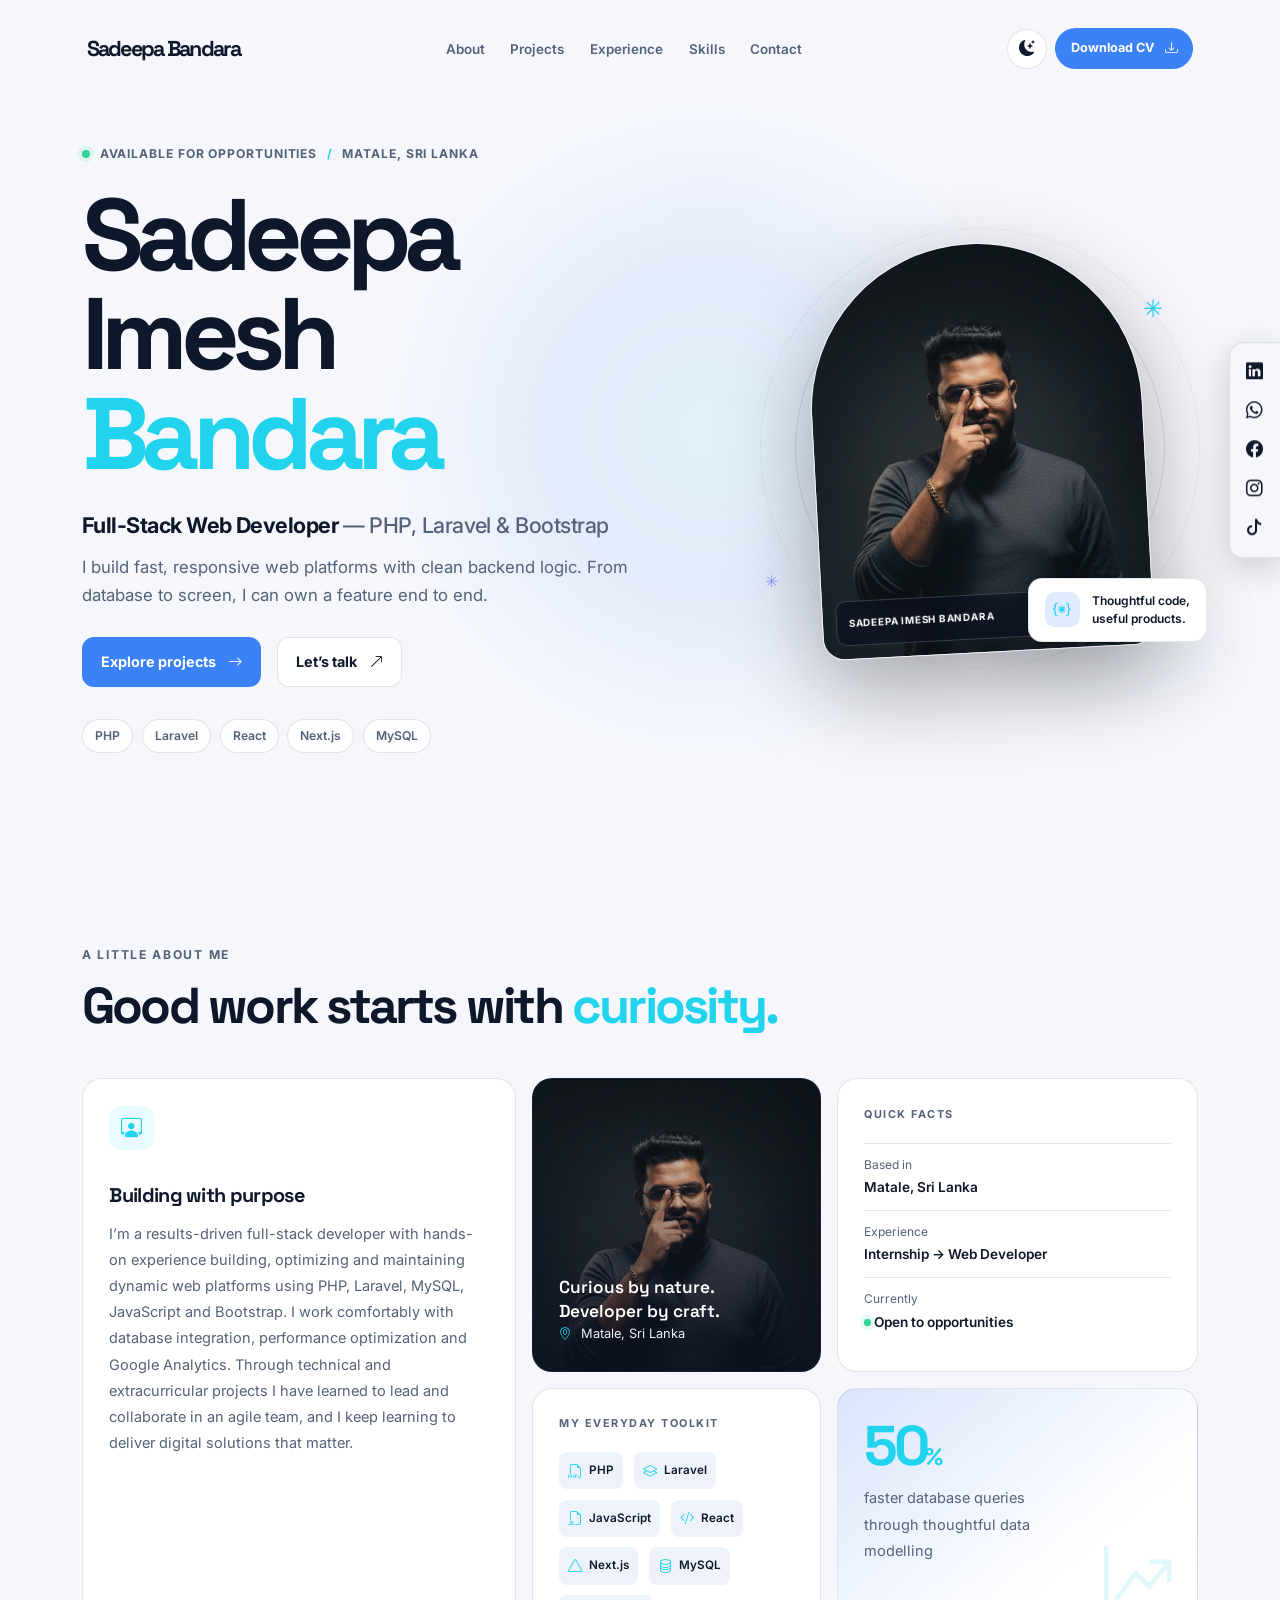
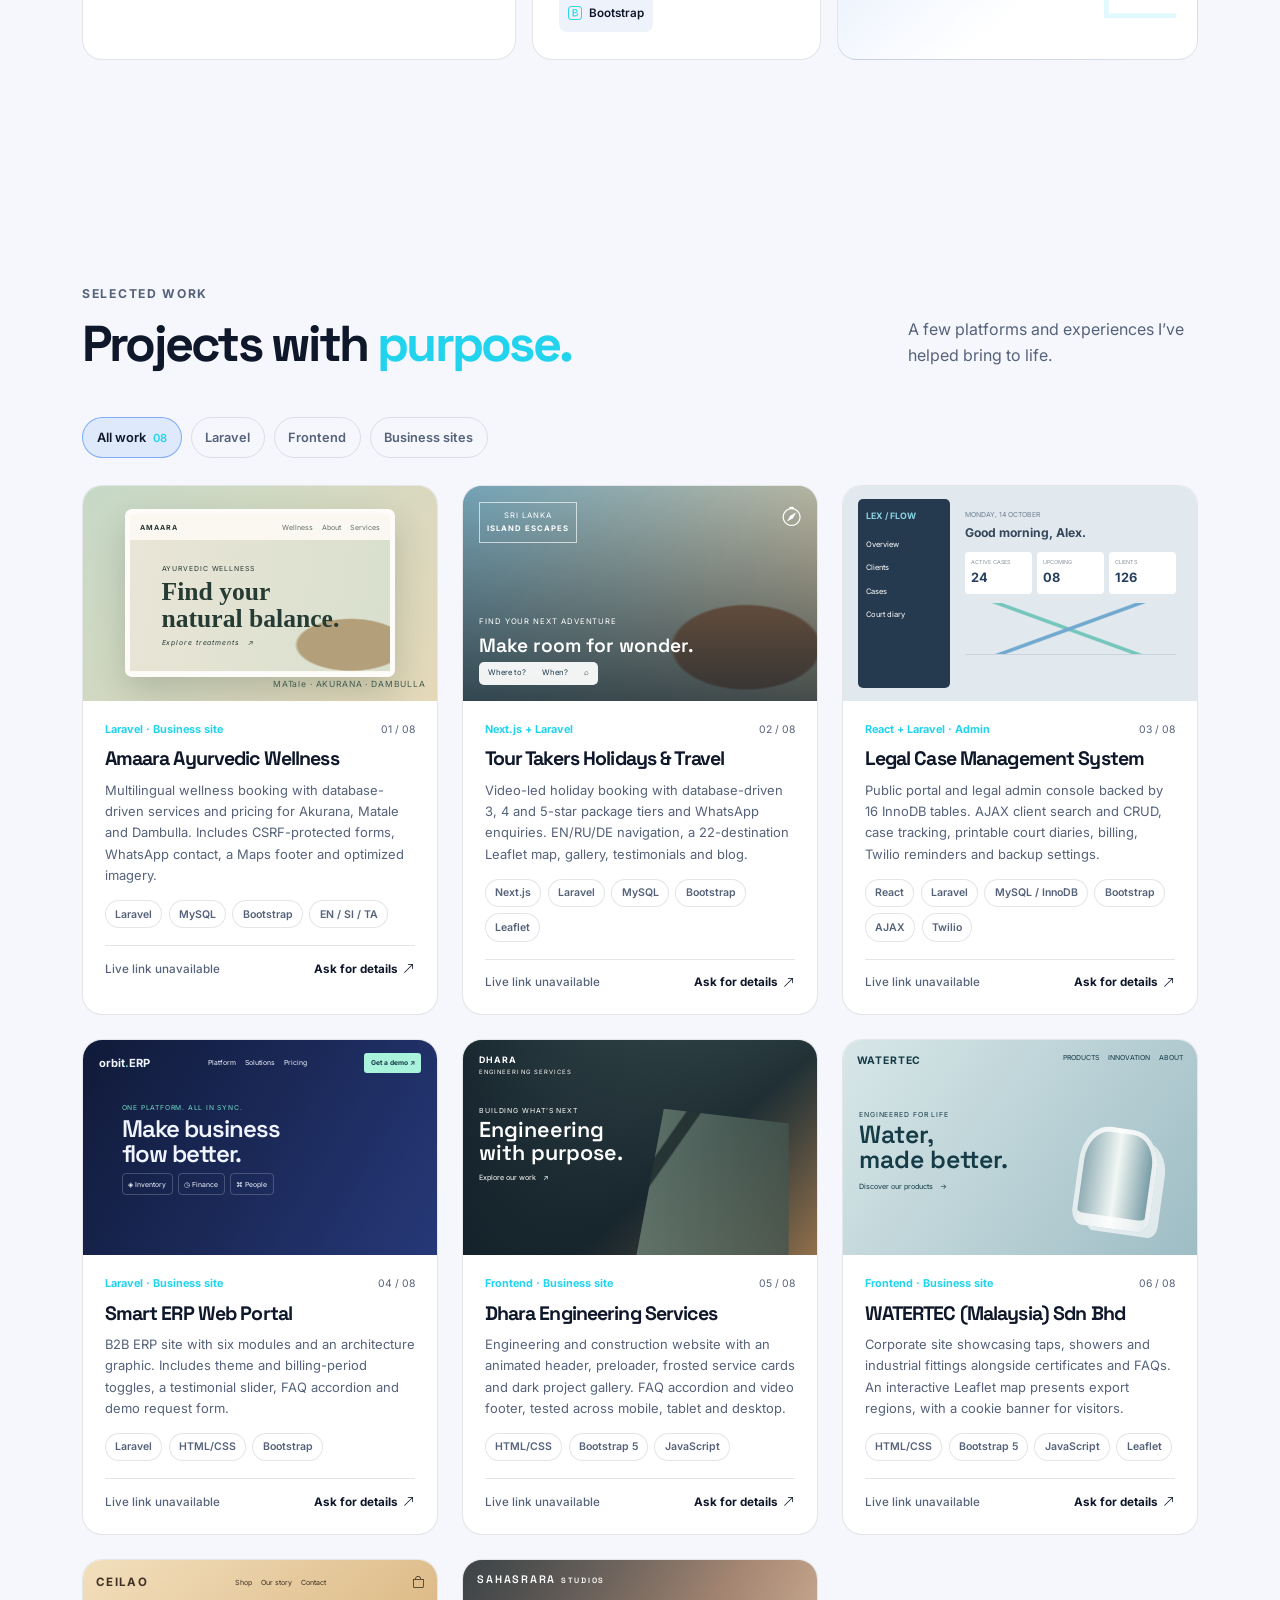
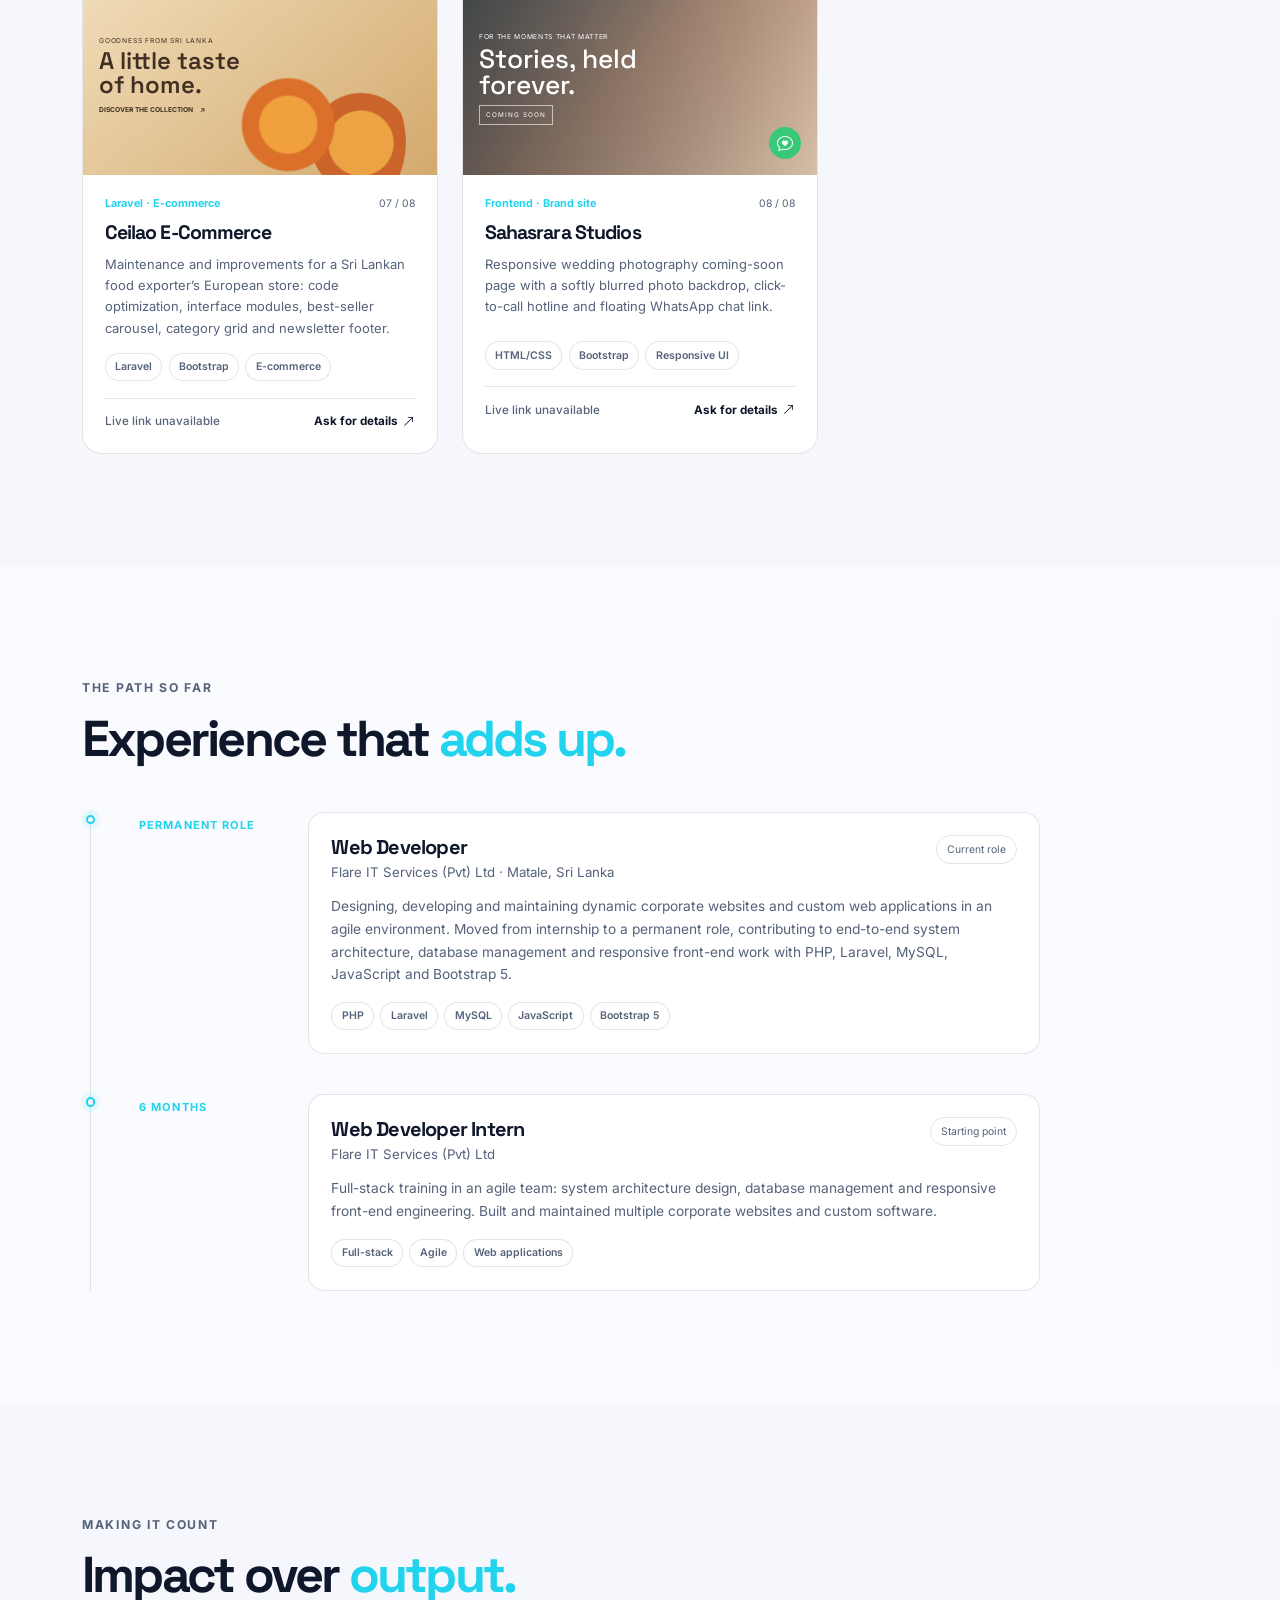
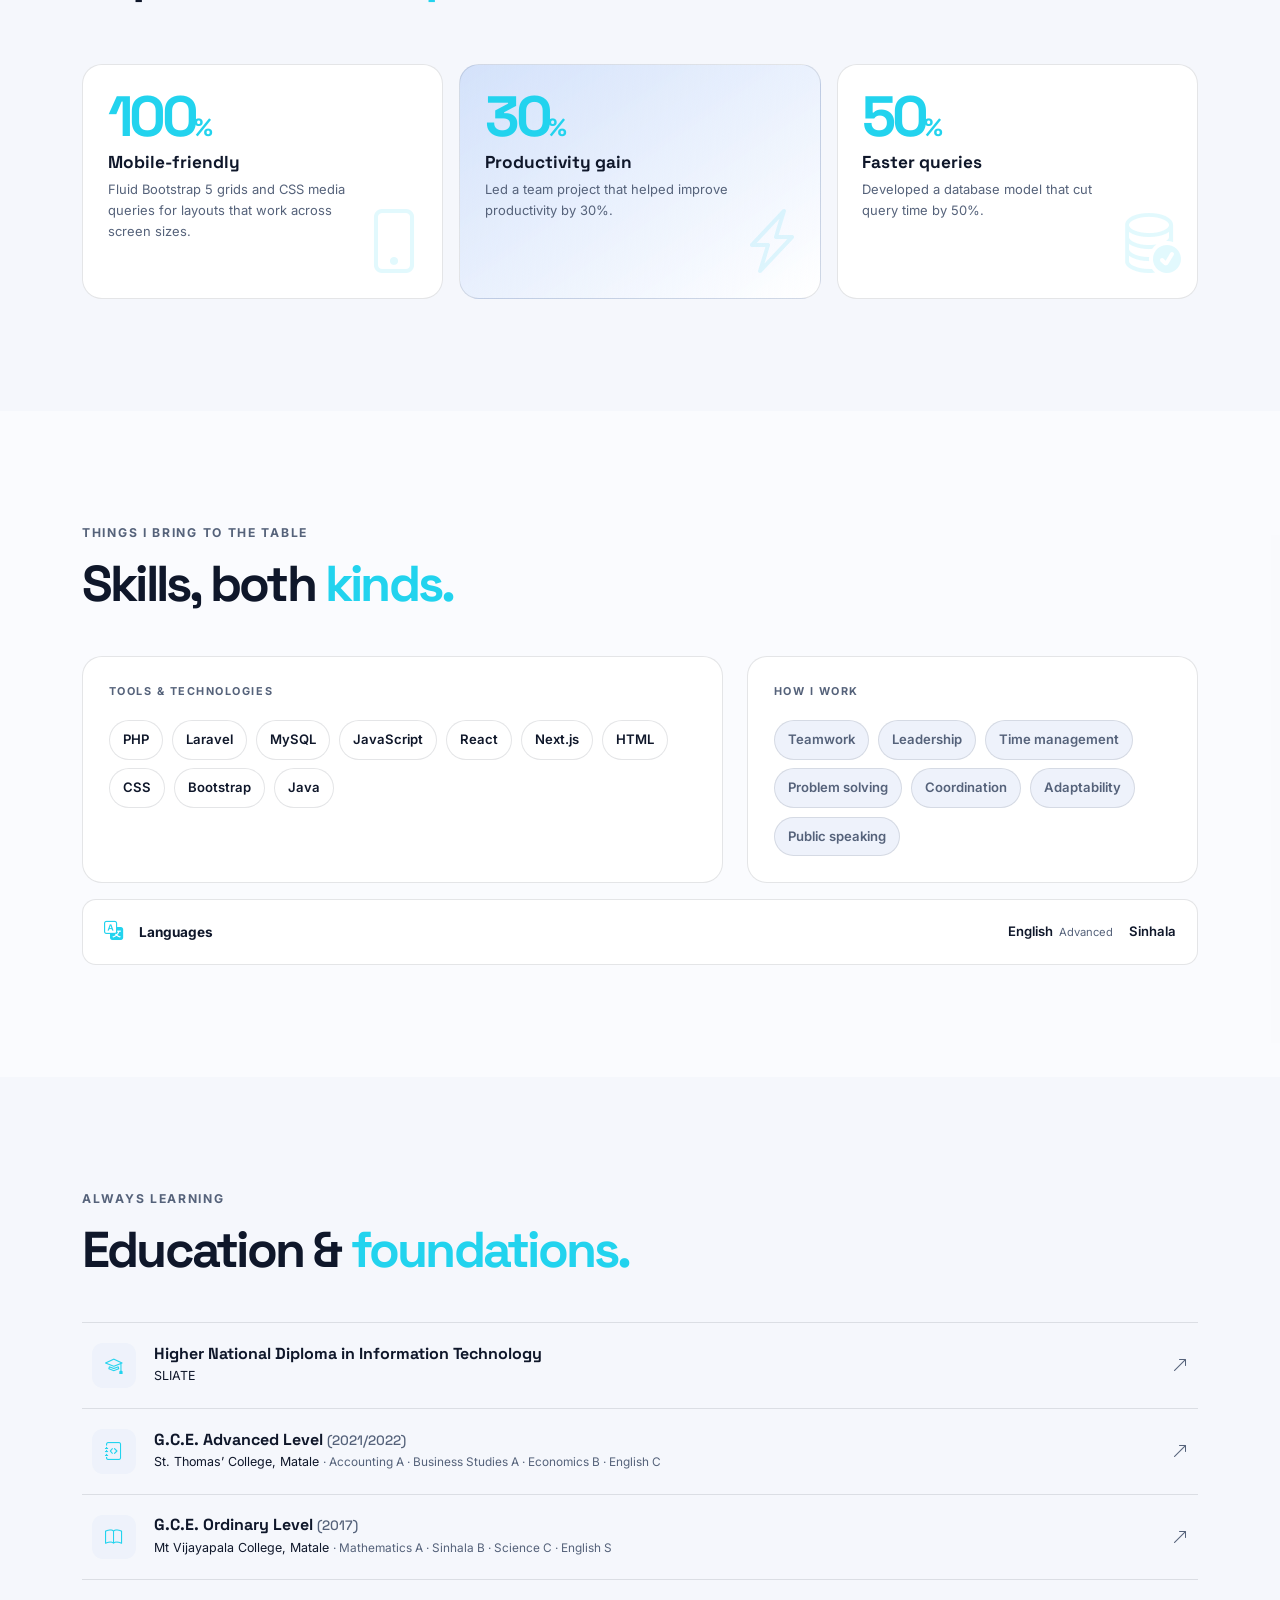
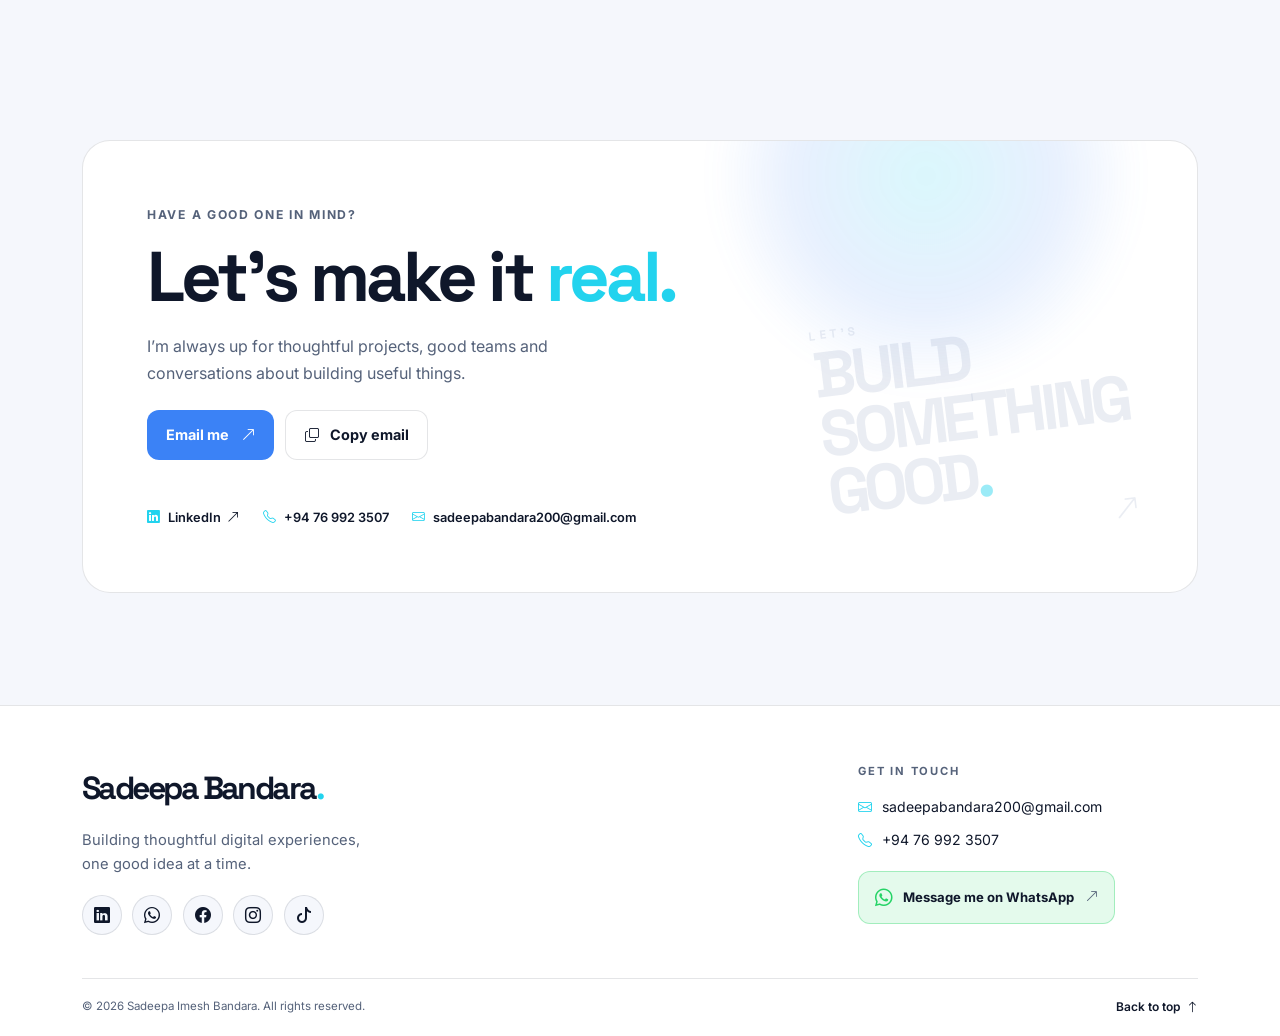
==== commit c51db47b: "Update index.html" ====
--- a/index.html
+++ b/index.html
@@ -37,7 +37,7 @@
   <header id="top">
     <nav class="navbar navbar-expand-lg site-nav" aria-label="Main navigation">
       <div class="container nav-shell">
-        <a class="navbar-brand brand-mark" href="#top" aria-label="Sadeepa Bandara home">Sadeepa Bandara<span>.</span></a>
+        <a class="navbar-brand brand-mark" href="#top" aria-label="Sadeepa Bandara home">Sadeepa Bandara<span></span></a>
         <button class="navbar-toggler nav-toggle" type="button" data-bs-toggle="collapse" data-bs-target="#primaryNav" aria-controls="primaryNav" aria-expanded="false" aria-label="Toggle navigation">
           <span class="navbar-toggler-icon"></span>
         </button>
@@ -53,8 +53,8 @@
             <button class="icon-button theme-toggle" type="button" aria-label="Switch to light theme" title="Switch theme">
               <i class="bi bi-sun-fill" aria-hidden="true"></i>
             </button>
-            <a class="button button-primary button-small" href="mailto:sadeepabandara200@gmail.com?subject=CV%20request">
-              Request CV <i class="bi bi-arrow-up-right" aria-hidden="true"></i>
+            <a class="button button-primary button-small" href="cv/Sadeepa-Imesh-Bandara-CV.pdf" download="Sadeepa-Imesh-Bandara-CV.pdf">
+              Download CV <i class="bi bi-download" aria-hidden="true"></i>
             </a>
           </div>
         </div>
